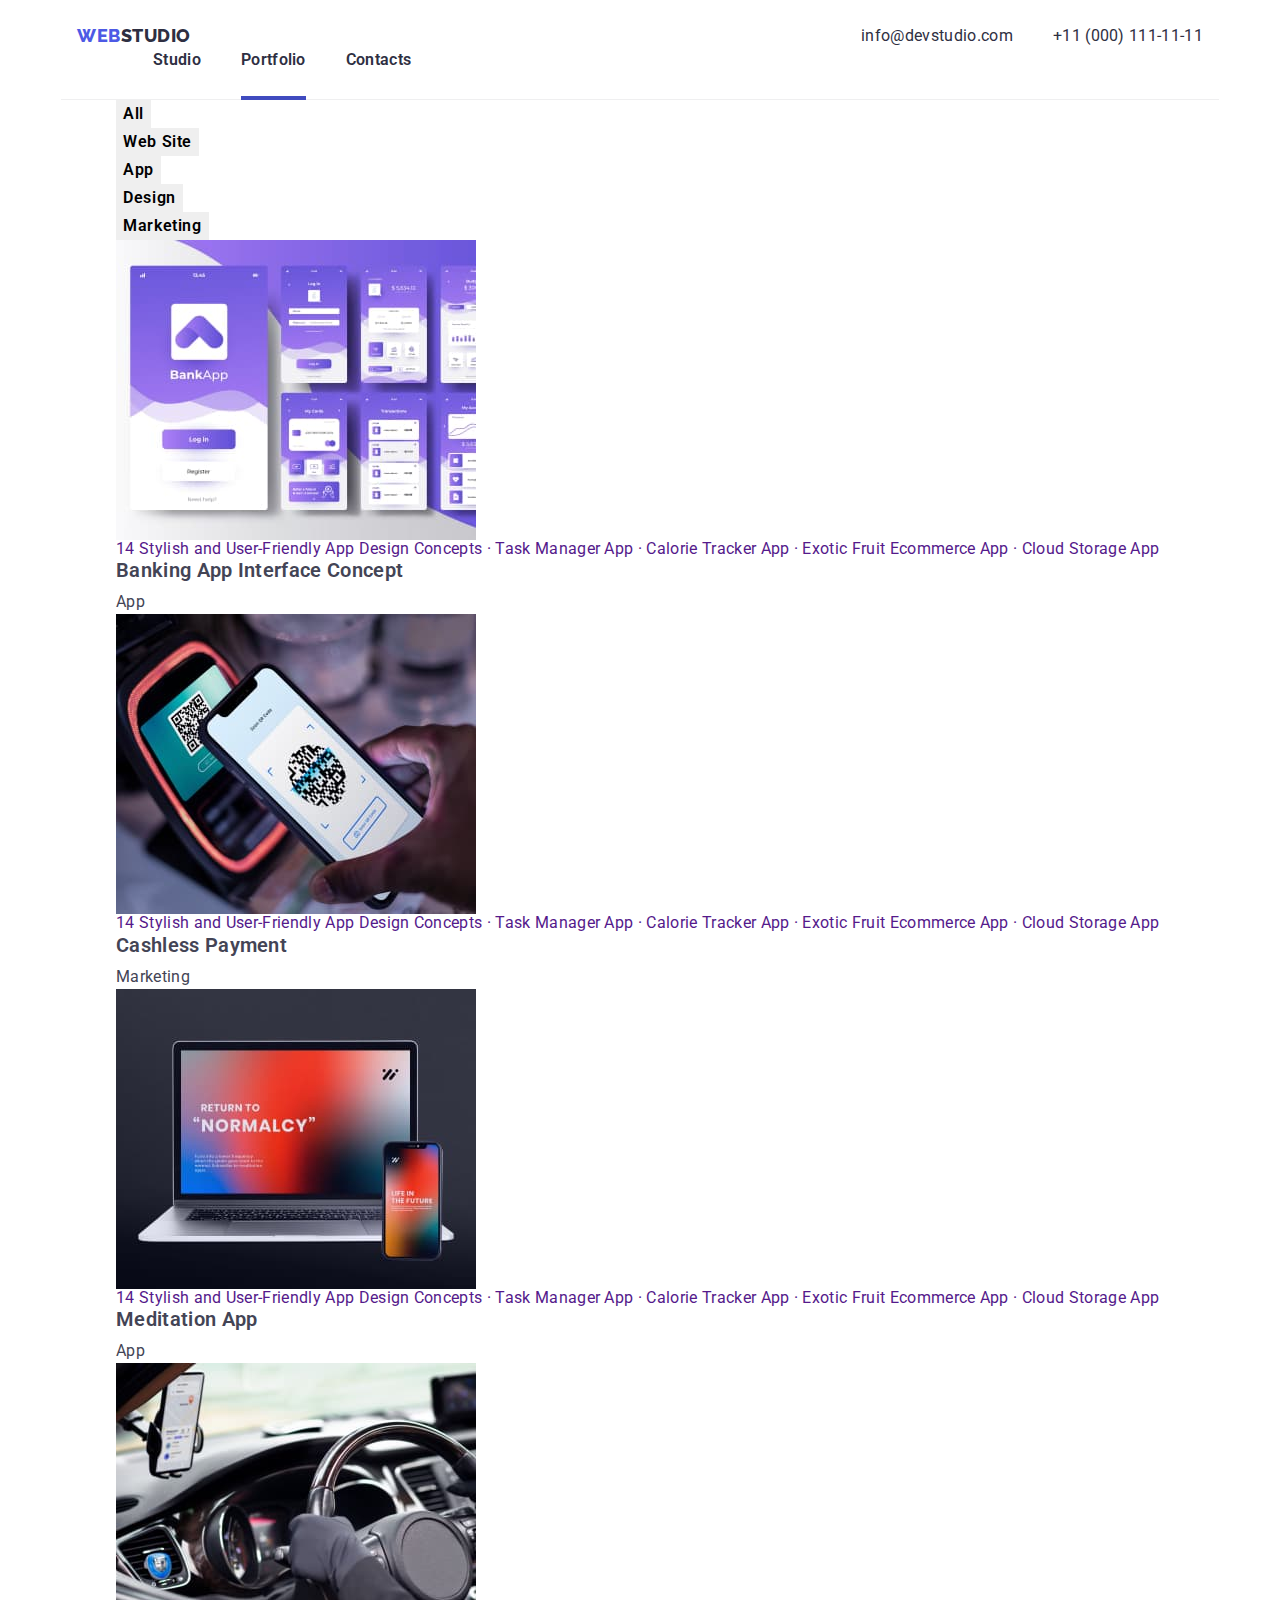
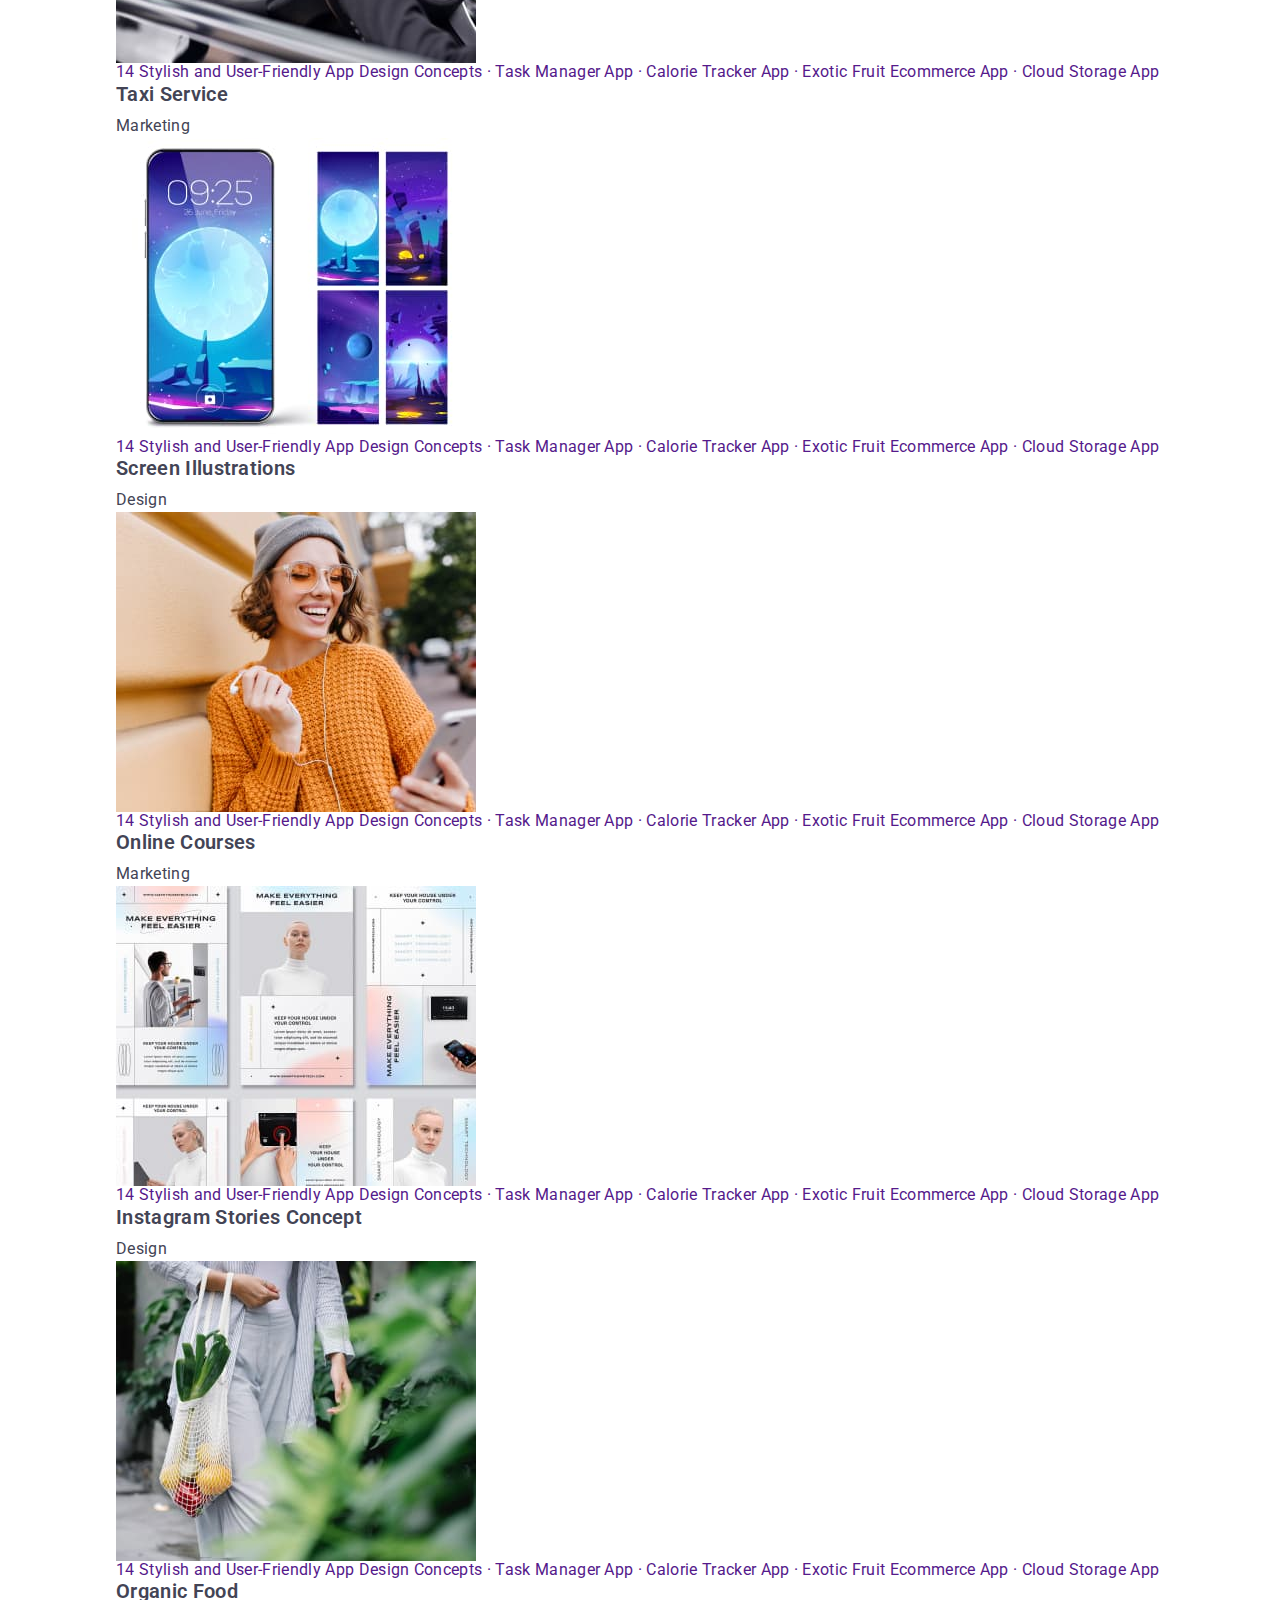
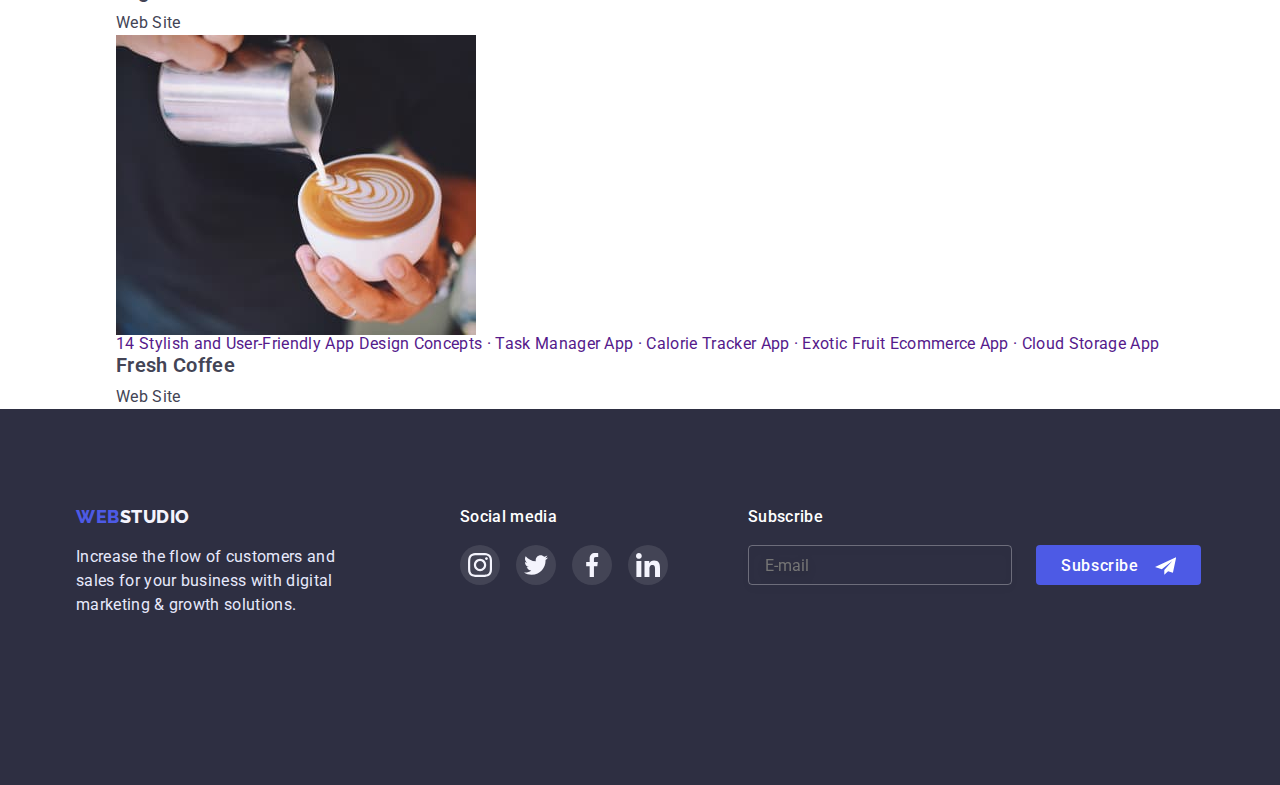
==== portfolio.html @ 23e91c27 "upload the project" ====
<!DOCTYPE html>
<html lang="en">
  <head>
    <meta charset="UTF-8" />
    <meta http-equiv="X-UA-Compatible" content="IE=edge" />
    <meta name="viewport" content="width=device-width, initial-scale=1.0" />
    <title>Document</title>
    <link
      rel="stylesheet"
      href="https://cdnjs.cloudflare.com/ajax/libs/modern-normalize/1.1.0/modern-normalize.min.css"
    />
    <link rel="stylesheet" href="./css/styles.css" />
    <link rel="preconnect" href="https://fonts.googleapis.com" />
    <link rel="preconnect" href="https://fonts.gstatic.com" crossorigin />
    <link
      href="https://fonts.googleapis.com/css2?family=Raleway:wght@700&family=Roboto:wght@400;500;700;900&display=swap"
      rel="stylesheet"
    />
  </head>

  <body>
    <header>
      <div class="container">
        <nav class="main-nav">
          <a href="./index.html" class="logo">
            <span class="logo-start">WEB</span>STUDIO</a
          >

          <ul class="site-nav list">
            <li class="item">
              <a class="link" href="./index.html"> Studio</a>
            </li>
            <li class="item">
              <a class="link current" href="./portfolio.html"> Portfolio</a>
            </li>
            <li class="item"><a class="link" href=""> Contacts </a></li>
          </ul>
        </nav>
        <ul class="contacts list">
          <li class="item">
            <a class="link" href="mailto:info@devstudio.com">
              info@devstudio.com
            </a>
          </li>
          <li class="item">
            <a class="link" href="tel:+110001111111"> +11 (000) 111-11-11</a>
          </li>
        </ul>
      </div>
    </header>

    <main>
      <section class="portfolio">
        <div class="container">
          <h1 class="visually-hidden">Services</h1>
          <ul class="filters list">
            <li class="item">
              <button class="button filter" type="button">All</button>
            </li>
            <li class="item">
              <button class="button filter" type="button">Web Site</button>
            </li>
            <li class="item">
              <button class="button filter" type="button">App</button>
            </li>
            <li class="item">
              <button class="button filter" type="button">Design</button>
            </li>
            <li class="item">
              <button class="button filter" type="button">Marketing</button>
            </li>
          </ul>

          <!--Cards-->

          <ul class="card-set list">
            <li class="item">
              <a href="" class="card-link"> <div class="card-pic">
                <img
                  src="./images/banking.jpg"
                  width="360"
                  alt="Banking App interface screenshots"
                />
                <p class="card-text card-overlay">
                  14 Stylish and User-Friendly App Design Concepts · Task
                  Manager App · Calorie Tracker App · Exotic Fruit Ecommerce App
                  · Cloud Storage App
                </p>
              </div>

              <div class="card-detail">
                <h2 class="card-title">Banking App Interface Concept</h2>
                <p class="card-category">App</p>
              </div>
              <p class="card-text"></p>
            </a>
            </li>

            <li class="item">
              <a href="" class="card-link">
                <div class="card-pic">
                  <img
                    src="./images/pay.jpg"
                    width="360"
                    alt="Cashless payments option"
                  />
                  <p class="card-text card-overlay">
                    14 Stylish and User-Friendly App Design Concepts · Task
                    Manager App · Calorie Tracker App · Exotic Fruit Ecommerce App
                    · Cloud Storage App
                  </p>
                </div>
                <div class="card-detail">
                  <h2 class="card-title">Cashless Payment</h2>
                  <p class="card-category">Marketing</p>
                </div>
              </a>
            </li>

            <li class="item">
             <a href="" class="card-link">
              <div class="card-pic">
                <img
                  src="./images/meditation.jpg"
                  alt="Meditation application screen"
                />
                <p class="card-text card-overlay">
                  14 Stylish and User-Friendly App Design Concepts · Task
                  Manager App · Calorie Tracker App · Exotic Fruit Ecommerce App
                  · Cloud Storage App
                </p>
              </div>
              <div class="card-detail">
                <h2 class="card-title">Meditation App</h2>
                <p class="card-category">App</p>
              </div>
              <p class="card-text"></p>
             </a>
            </li>

            <li class="item">
              <a href="" class="card-link">
                <div class="card-pic">
                  <img src="./images/taxi.jpg" alt="Steering wheel image" />
                  <p class="card-text card-overlay">
                    14 Stylish and User-Friendly App Design Concepts · Task
                    Manager App · Calorie Tracker App · Exotic Fruit Ecommerce App
                    · Cloud Storage App
                  </p>
                </div>
                <div class="card-detail">
                  <h2 class="card-title">Taxi Service</h2>
                  <p class="card-category">Marketing</p>
                </div>
                <p class="card-text"></p>
              </a>
            </li>

            <li class="item">
              <a href="" class="card-link">
                <div class="card-pic">
                  <img src="./images/screens.jpg" alt="Mobile screen designs" />
                  <p class="card-text card-overlay">
                    14 Stylish and User-Friendly App Design Concepts · Task
                    Manager App · Calorie Tracker App · Exotic Fruit Ecommerce App
                    · Cloud Storage App
                  </p>
                </div>
                <div class="card-detail">
                  <h2 class="card-title">Screen Illustrations</h2>
                  <p class="card-category">Design</p>
                </div>
                <p class="card-text"></p>
              </a>
            </li>

            <li class="item">
              <a href="" class="card-link">
                <div class="card-pic">
                  <img src="./images/courses.jpg" alt="Woman looking at the phone screen"  />
                  <p class="card-text card-overlay">
                    14 Stylish and User-Friendly App Design Concepts · Task
                    Manager App · Calorie Tracker App · Exotic Fruit Ecommerce App
                    · Cloud Storage App
                  </p>
                </div>
                <div class="card-detail">
                  <h2 class="card-title">Online Courses</h2>
                  <p class="card-category">Marketing</p>
                </div>
                <p class="card-text"></p>
              </a>
            </li>

            <li class="item">
              <a href="" class="card-link">
                <div class="card-pic">
                  <img
                    src="./images/instagram.jpg"
                    width="360"
                    alt="Instagram stories examples"
                  />
                  <p class="card-text card-overlay">
                    14 Stylish and User-Friendly App Design Concepts · Task
                    Manager App · Calorie Tracker App · Exotic Fruit Ecommerce App
                    · Cloud Storage App
                  </p>
                </div>
                <div class="card-detail">
                  <h2 class="card-title">Instagram Stories Concept</h2>
                  <p class="card-category">Design</p>
                </div>
                <p class="card-text"></p>
              </a>
            </li>

            <li class="item">
              <a href="" class="card-link">
                <div class="card-pic">
                  <img src="./images/food.jpg" alt="vegetables" />
                  <p class="card-text card-overlay">
                    14 Stylish and User-Friendly App Design Concepts · Task
                    Manager App · Calorie Tracker App · Exotic Fruit Ecommerce App
                    · Cloud Storage App
                  </p>
                </div>
                <div class="card-detail">
                  <h2 class="card-title">Organic Food</h2>
                  <p class="card-category">Web Site</p>
                </div>
                <p class="card-text"></p>
              </a>
            </li>

            <li class="item">
              <a href="" class="card-link">
                <div class="card-pic">
                  <img src="./images/coffee.jpg" alt="latte art picture" />
                  <p class="card-text card-overlay">
                    14 Stylish and User-Friendly App Design Concepts · Task
                    Manager App · Calorie Tracker App · Exotic Fruit Ecommerce App
                    · Cloud Storage App
                  </p>
                </div>
                <div class="card-detail">
                  <h2 class="card-title">Fresh Coffee</h2>
                  <p class="card-category">Web Site</p>
                </div>
                <p class="card-text"></p>
              </a>
            </li>
          </ul>
        </div>
      </section>
    </main>

    <footer class="page-footer">
      <div class="container footer-block">
       <div class="footer-txt">
        <a href="./index.html" class="logo logo-bottom">
          <span class="logo-start">WEB</span>STUDIO</a
        >

        <p class="footer-text">
          Increase the flow of customers and sales for your business with
          digital marketing & growth solutions.
        </p>
      </div>
      <div class="footer-media">
        <h2>Social media</h2>
        <ul class="list footer-icons">
          <li > <a href="" class="media-button-f"> <svg  width="24px" height="24px">
             <use href="./images/icons.svg#icon-instagram"></use> </svg> </a> </li>
             <li > <a href="" class="media-button-f"> <svg  width="24px" height="24px">
               <use href="./images/icons.svg#icon-twitter"></use> </svg> </a> </li>
               <li > <a href="" class="media-button-f"> <svg  width="24px" height="24px">
                 <use href="./images/icons.svg#icon-facebook"></use> </svg> </a> </li>
                 <li > <a href="" class="media-button-f"> <svg  width="24px" height="24px">
                   <use href="./images/icons.svg#icon-linkedin"></use> </svg> </a> </li>
          </ul>
        </div>
        <div class="subscription">
          <h2 class="subscribe-title">Subscribe</h2>
          <form class="subscribe-form">
            <label> <input type="email" class="email-box" name="email" placeholder="E-mail">
           </label>
           <button type="submit" class="button subscribe">Subscribe<svg  width="24px" height="24px" class="subsc-svg">
            <use href="./images/icons.svg#plane"></use> </svg> </button>
          </form>
        </div>

      </div>
    </footer>
    <script src="./js/modal.js"></script>
  </body>
</html>
---- css/styles.css ----
/*common*/
:root {
    --background-color: #ffffff;
    --primary-white-color: #ffffff;
    --secondary-white-color: #f4f4fd;
    --primary-accent-color: #4d5ae5;
    --main-text-color: #2e2f42;
    --secondary-text-color: #434455;
    --secondary-btn-color: #404bbf;
    --footer-text-color: #e7e9fc;
    --card-set-gap: 24px;
    --card-top-gap: 48px;
  }
  .visually-hidden {
    position: absolute;
    width: 1px;
    height: 1px;
    margin: -1px;
    border: 0;
    padding: 0;
  
    white-space: nowrap;
    clip-path: inset(100%);
    clip: rect(0 0 0 0);
    overflow: hidden;
  }
  
  body {
    color: var(--main-text-color);
    background-color: var(--background-color);
    font-family: "Roboto", "Verdana", "Helvetica", sans-serif;
    font-size: 16px;
    letter-spacing: 0.02em;
  }
  
  a {
    text-decoration: none;
  }
  
  h1,
  h2,
  h3,
  h4,
  h5,
  h6,
  p {
    margin: 0;
  }
  
  img {
    display: block;
    max-width: 100%;
    height: auto;
  }
  
  .list {
    list-style: none;
    margin: 0;
    list-style: none;
  }

  .container {
    margin-right: auto;
    margin-left: auto;
  }

  .no-scroll {
    overflow: hidden;
  }


  /*HEADER*/
  .logo {
    color: var(--main-text-color);
    font-family: Raleway;
    font-weight: 800;
    font-size: 18px;
    line-height: 1.16;
    text-decoration: none;
    letter-spacing: 0.03em;
    text-transform: uppercase;
  }

  .logo-start {
    color: var(--primary-accent-color);
  }

  .burger-button {
    background-color: transparent;
    border: none;
    padding: 0;
    width: 32px;
    height: 22px;
}

header > .container {
    display: flex;
    padding: 24px 16px;
    border-bottom: 1px solid rgba(46, 47, 66, 0.08);
}

.site-nav .link {
    display: block;
    position: relative;
  
    color: inherit;
    font-weight: 600;
    line-height: 1.5;
    text-decoration: none;
  
    transition: color 250ms cubic-bezier(0.4, 0, 0.2, 1);
  }
  
.site-nav .link:hover,
.site-nav .link:focus {
    color: var(--secondary-text-color);
  }

.site-nav .link:active {
    color: var(--primary-accent-color);
  }
  
.site-nav .link.current::after {
    content: "";
    position: absolute;
    left: 0;
    bottom: 0;
    display: block;
    width: 100%;
    height: 4px;
    background-color: #404bbf;
    transform: translateY(600%);
  }

  .contacts .link {
    display: block;
    margin: 0;
    color: inherit;
    font-size: 12px;
    letter-spacing: 0.04em;
    line-height: 1.33;
    text-decoration: none;
  }
  

  /*mobile header*/
@media screen and (max-width: 767px) {
    .site-nav.list,
    .contacts.list {
        display: none;
    }


header > .container { 
    align-items: center;
    justify-content: space-between;
}

.container {
    max-width: 428px;
    padding-left: 16px;
    padding-right: 16px;
}
}

/*mobile menu*/



@media screen and (max-width: 767px) {
.mob-menu-wrap {
   display: flex;
   position: fixed;
   width: 100%;
   height: 100%;
   top: 0;
   background-color: #ffffff;
   z-index: 1;

}

.mob-menu{
  display: flex;
  flex-direction: column;
  justify-content: space-between;
  top: 0;
  padding: 40px;
  background-color: #fff;
  z-index: 2;
  margin: 0 auto;
 

}

.close-button.menu{
  margin-bottom: 16px;
  margin-left: auto;
}
.menu-items,
.menu-contacts,
.social-media-menu {
  padding: 0;
  margin: 0;
}
.menu-item {
  font-weight: 700;
  font-size: 36px;
  line-height: 1.11;
  color: #2E2F42;
  margin-bottom: 40px;
  letter-spacing: 0.02em;
  text-transform: capitalize;
 
}

.menu-item-link {
  display: block;
  height: 40px;
}

.menu-item-link:hover,
.menu-item-link:focus,
.contacts-email:hover, 
.contacts-email:focus {
  color: var(--secondary-text-color);
}

.menu-item-link:active,
.contacts-email:active {
  color: var(--primary-accent-color);
}

.contacts-phone {
  display: block;
  margin: 0 0 40px 0;  
}

.phone-link {
  display: block;
  font-family: 'Roboto';
  font-weight: 600;
  font-size: 36px;
  line-height: 1.11;
  color: #4D5AE5;
  max-width: 345px;
}

.phone-link:hover, 
.phone-link:focus {
  color: #404BBF;
}

.phone-link:active{
  color: var(--primary-accent-color);
}

.contacts-email {
  display: block;
  font-weight: 500;
  font-size: 20px;
  line-height: 1.2;
  color: #434455;
  margin-bottom: 48px;
  
}

 



.social-media-menu {
  display: flex;
  max-width: 328px;
  justify-content: space-between;  
}
.social-media-item {
  flex-basis: auto;
}

.is-hidden {
   opacity: 0;
   pointer-events: none;
}

}

@media screen and (max-width: 425px) {
  .phone-link {
    font-size: 7.7vw;
  }
}


/*tablet header*/
@media screen and (min-width: 768px) {
    .container {
        width: 768px;
    }

    .mob-menu {
      display: none;
    }

    .burger-button {
        display: none;
    }

    header > .container {
        padding-bottom: 10px;
    }

    .container {
        width: 768px;
        padding-left: 16px;
        padding-right: 16px;
        }

    .logo {
        line-height: 1.33;
    }

    .site-nav.list {
        display: flex;
        gap: 40px;
        padding-left: 123px;  
    }

    .contacts.list {
        padding: 0;
        margin-left: auto;
      }

      .link.email {
        padding-bottom: 4px;
      }
}

/*desktop header*/
@media screen and (min-width: 1200px) {
    .container {
        width: 1158px;
        padding-right: 15px;
        padding-left: 15px;
    }

    .logo {
        line-height: 1.33;
    }

    .burger-button {
        display: none;
    }

    header > .container {
        padding-bottom: 27px;
        width: 1158px;
    }

    .site-nav.list {
       padding-left: 76px;
        
    }

    .contacts .link {
        line-height: 1.5;
        font-size: 16px;
        letter-spacing: 0.02em;

    }

    .contacts.list {
        display: flex;
        gap: 40px;
    }

    .link.email {
        padding-bottom: 0px;
      }

    .site-nav .link.current::after {
        transform: translateY(700%);
}
}

/*HERO*/
.hero-title {
    margin-left: auto;
    margin-right: auto;
    margin-top: 0px;
    max-width: 318px;
    margin-bottom: 72px;
    font-weight: 600;
    font-size: 36px;
    line-height: 1.11;
    text-align: center;
    color: var(--primary-white-color);
  }

  .hero {
    text-align: center;
    background-color: var(--main-text-color);
    padding: 112px 0px;
    background-repeat: no-repeat;
    background-position: center;
    margin-left: auto;
    margin-right: auto;
    height: 432px;
    max-width: 428px;
    background-size: cover;
  }

 /*mobile hero*/
 @media screen and (max-width: 767px) {
    .hero {
        background-image: linear-gradient(
            to right,
            rgba(46, 47, 66, 0.7),
            rgba(46, 47, 66, 0.7)
          ),
          url("../images/hero-mobile.jpg");    
             
      }
 }

 @media screen and (max-width: 767px) and (min-device-pixel-ratio:2),
  (min-resolution: 192dpi),
  (min-resolution: 2dppx) {
    .hero {
        background-image: linear-gradient(
            to right,
            rgba(46, 47, 66, 0.7),
            rgba(46, 47, 66, 0.7)
          ),
          url("../images/hero-mobile@2x.jpg");
  }
}


 /*tablet hero*/
@media screen and (min-width: 768px) {
    .hero {
        background-image: linear-gradient(
            to right,
            rgba(46, 47, 66, 0.7),
            rgba(46, 47, 66, 0.7)
          ),
          url("../images/hero-tablet.jpg"); 
        height: 436px;
        max-width: 768px;
        padding-bottom: 108px;        
      }

      .hero-title {
        font-size: 56px;
        line-height: 1.07;
        max-width: 494px;
        margin-bottom: 40px;
      }
}

@media screen and (min-width: 768px) and (min-device-pixel-ratio:2),
  (min-resolution: 192dpi),
  (min-resolution: 2dppx) {
    .hero {
        background-image: linear-gradient(
            to right,
            rgba(46, 47, 66, 0.7),
            rgba(46, 47, 66, 0.7)
          ),
          url("../images/hero-tablet@2x.jpg");
  }
}

/*desktop header*/
@media screen and (min-width: 1200px) {
    .hero {
        background-image: linear-gradient(
            to right,
            rgba(46, 47, 66, 0.7),
            rgba(46, 47, 66, 0.7)
          ),
          url("../images/hero-desktop.jpg");     
        height: 600px;
        max-width: 1440px;   
        padding: 188px 0;
      }

      .hero-title {
        margin-bottom: 48px;
      }
}

@media screen and (min-width: 1200px) and (min-device-pixel-ratio:2),
  (min-resolution: 192dpi),
  (min-resolution: 2dppx) {
    .hero {
        background-image: linear-gradient(
            to right,
            rgba(46, 47, 66, 0.7),
            rgba(46, 47, 66, 0.7)
          ),
          url("../images/hero-desktop@2x.jpg");
  }
}

 /*FEATURES*/

 .features-section {
    padding: 96px 0;
  }

  .features {
    padding: 0;
    margin: 0;
  }

  .feature-ttl {
    font-weight: 700;
    font-size: 36px;
    line-height: 1.11;
    text-align: center;
    margin-bottom: 8px;
  }
  
  .feature-txt {
    font-weight: 500;
    font-size: 16px;
    line-height: 1.5;
    color: var(--secondary-text-color);
    letter-spacing: 0.02em;
  }
  

  .features > .item:not(:last-child) {
    margin-bottom: 72px;
  }

  /*mobile features*/
 @media screen and (max-width: 767px) {
    .feature-img {
        display: none;
    }
 }


 /*tablet features*/
@media screen and (min-width: 768px) {
    .feature-img {
        display: none;
    }

    .features-section {
      padding-bottom: 24px;
    }

    .list.features {
      display: flex;
      flex-wrap: wrap;
      gap: 24px;
      row-gap: 0px;
    }

    .features>.item {
      width: 356px;
    }

}


/*desktop features*/
@media screen and (min-width: 1200px) {
  .feature-img {
    display: flex;
    height: 112px;
    width: 264px;
    background: #f4f4fd;
    border-radius: 4px;
    margin-bottom: 8px;
    align-items: center;
    justify-content: center;
  }

  .features>.item {
    width: 264px;
  }

  .features > .item:not(:last-child) {
    margin-bottom: 0px;
  }

  .features-section {
    padding: 120px 0px;
  }

  .feature-ttl {
    text-align: left;
    font-size: 20px;
    line-height: 1.2;
  }
 
  .feature-txt {
    font-weight: 400;
  }
}

/*WHAT ARE WE DOING*/

/*mobile and tablet hidden*/
@media screen and (max-width: 1199px) {
  .category-section{
    display: none;
  }
}

/*desktop what-are-we-doing*/
.section-ttl {
  font-weight: 600;
  font-size: 36px;
  line-height: 1.11;
  text-align: center;
  letter-spacing: 0.02em;
  text-transform: capitalize;
  margin-bottom: 72px;
}

.category-section {
  padding-bottom: 120px;
}

.category {
  display: flex;
  padding: 0;
  gap: 24px;
}

/*TEAM*/

.team {
  background-color: var(--secondary-white-color);
  padding-top: 96px;
  padding-bottom: 128px;
}

.team-cards {
  display: flex;
  flex-wrap: wrap;
  row-gap: 72px;
  padding: 0;
  margin: 0;
}

.team-cards .item {
  text-align: center;
  margin-left: auto;
  margin-right: auto;
  width: 264px;
  background-color: var(--primary-white-color);
  box-shadow: 0px 1px 6px rgba(46, 47, 66, 0.08),
    0px 1px 1px rgba(46, 47, 66, 0.16), 0px 2px 1px rgba(46, 47, 66, 0.08);
  border-radius: 0px 0px 4px 4px;
  transition: box-shadow 250ms cubic-bezier(0.4, 0, 0.2, 1);
}

.team-cards .item:hover {
  box-shadow: 0px 1px 6px rgba(46, 47, 66, 0.08),
    0px 1px 1px rgba(46, 47, 66, 0.16), 0px 2px 1px rgba(46, 47, 66, 0.08);
}

.member-detail {
  padding: 32px 0px;
  margin: 0px auto;
}

.card-title {
  margin-bottom: 8px;
  font-weight: 600;
  font-size: 20px;
  line-height: 1.2;
  color: var(--secondary-text-color);
  background-color: var(--background-color);
}

.card-category {
  font-size: 16px;
  line-height: 1.5;
  color: var(--secondary-text-color);
  background-color: var(--background-color);
}

.social-media {
  display: flex;
  justify-content: center;
  gap: 24px;
  padding: 0;
  margin: 0;
  margin-top: 8px;
}

.media-button {
  display: block;
  height: 40px;
  width: 40px;
  padding: 12px;
  background: #4d5ae5;
  border-radius: 50%;
  text-align: center;

  transition: background-color 250ms cubic-bezier(0.4, 0, 0.2, 1);
}

.media-button:hover {
  background: #404bbf;
}


/*mobile team*/
@media screen and (max-width: 767px) {

}

/*tablet team*/
@media screen and (min-width: 768px) {
  .team-cards {
    row-gap: 64px;
    column-gap: 24px;
    justify-content: center;
  }

  .team-cards .item {
    margin: 0;
  }
}




/*CUSTOMERS*/

.customers {
  padding: 96px 0;
}

.customers-list {
  display: flex;
  flex-wrap: wrap;
  column-gap: 16px;
  row-gap: 72px;
  margin: 0 auto;
  padding: 0;
  align-content: center;
  justify-content: center;
}

.customer-item {
  display: flex;
  flex-basis: calc((100% / 2) - 12px);
  width: 100%;
  height: 88px;
  border: 1px solid #8e8f99;
  border-radius: 4px;
  fill: #8e8f99;
  align-items: center;
  justify-content: center;

  transition: border-color 250ms cubic-bezier(0.4, 0, 0.2, 1),
    fill 250ms cubic-bezier(0.4, 0, 0.2, 1);
}

.customer-item:hover,
.customer-item:focus {
  fill: #4d5ae5;
  border-color: #4d5ae5;
}


/*tablet team*/
@media screen and (min-width: 768px) {
  .customers-list {
    column-gap: 24px;
  }

  .customer-item {
    max-width: 168px;
  }
}

/*desktop team*/
@media screen and (min-width: 1200px) {
  .customers-list {
    flex-wrap: nowrap;
  }
}



/*FOOTER*/

.page-footer {
  padding: 96px 0;
  background-color: var(--main-text-color);
}


.footer-txt{
  text-align: center;
}



.logo-bottom {
  width: 100%;
  color: var(--secondary-white-color);
}

.footer-text {
  text-align: left;
  max-width: 268px;
  line-height: 1.5;
  color: var(--footer-text-color);
  margin: 16px auto 72px auto;
  
}

.footer-media{
  padding-bottom: 72px;
}

.footer-media > h2,
.subscribe-title {
  text-align: center;
  color: var(--primary-white-color);
  font-weight: 500;
  font-size: 16px;
  line-height: 1.5;
  letter-spacing: 0.02em;
  margin-bottom: 16px;
}

.footer-icons {
  display: flex;
  justify-content: center;
  gap: 16px;
  padding: 0;
  margin: 0;
}

.media-button-f {
  display: block;
  height: 40px;
  width: 40px;
  padding: 8px;
  background: rgba(255, 255, 255, 0.1);
  border-radius: 50%;
  text-align: center;

  transition: background-color 250ms cubic-bezier(0.4, 0, 0.2, 1);
}

.media-button-f:focus,
.media-button-f:hover {
  background: #31d0aa;
}


.button.subscribe {
  display: flex;
  padding: 8px 24px;
  border-radius: 4px;
  height: 40px;
  width: 165px;
  color: var(--primary-white-color);
  background-color: var(--primary-accent-color);
  line-height: 1.5em;
  font-size: 16px;
  font-weight: 500;

  transition: box-shadow 250ms cubic-bezier(0.4, 0, 0.2, 1);
}

.button.subscribe:hover {
  box-shadow: 0px 1px 6px rgba(46, 47, 66, 0.08),
    0px 1px 1px rgba(46, 47, 66, 0.16), 0px 2px 1px rgba(46, 47, 66, 0.08);
  cursor: pointer;
}

.button.subscribe:active {
  background-color: var(--secondary-btn-color);
  box-shadow: 0px 4px 4px rgba(0, 0, 0, 0.15);
}

.subscribe-form {
  display: flex;
  flex-wrap: wrap;
  justify-content: center;
  row-gap: 16px;
  
}
.subsc-svg {
  margin-left: 16px;
}

.email-box-wrap {
  width: 100%;
}
.email-box {
  margin: 0px auto;
  width: 100%;
  max-width: 396px;
  height: 40px;
  padding: 8px 16px;
  color: var(--primary-white-color);
  background-color: transparent;
  border: 1px solid rgba(255, 255, 255, 0.3);
  filter: drop-shadow(0px 4px 4px rgba(0, 0, 0, 0.15));
  border-radius: 4px;
}

/*tablet footer*/
@media screen and (min-width: 768px) {
  .footer-block {
    display: flex;
    flex-wrap: wrap;
    column-gap: 24px;
    padding-left: 108px;
  }

  .footer-media > h2 {
    text-align: left;
  }
  
  .footer-txt {
    text-align: left;
  }

  .footer-text {
    width: 264px;
  }
 
  .subscribe-title {
    text-align: left;
    width: 100%;
    
  }

  .email-box,
  .email-box-wrap {
    width: 264px;
  }

  .subscribe-form {
    display: flex;
    column-gap: 24px;
  }
}

/*desktop footer*/
@media screen and (min-width: 1200px) {
  .footer-block {
    padding-left: 15px;
    column-gap: 0px;
  }

  .footer-txt {
    margin-right: 120px;
  }

  .footer-media {
    margin-right: 80px;
  }
}

/*buttons*/
  
 .button {
    display: inline-block;
    border: 1px solid transparent;
  
    font-family: Roboto;
    font-weight: 600;
    font-size: inherit;
    letter-spacing: 0.04em;
    line-height: 1.5;
  }
  
  .button.order {
    padding: 16px 32px;
    border-radius: 4px;
  
    color: var(--primary-white-color);
    background-color: var(--primary-accent-color);
    line-height: 1.19;
    font-size: 16px;
    box-shadow: 0px 4px 4px rgba(0, 0, 0, 0.15);
  
    transition: box-shadow 250ms cubic-bezier(0.4, 0, 0.2, 1);
  }
  
  .button.order:hover {
    box-shadow: 0px 1px 6px rgba(46, 47, 66, 0.08),
      0px 1px 1px rgba(46, 47, 66, 0.16), 0px 2px 1px rgba(46, 47, 66, 0.08);
    cursor: pointer;
  }
  
  .button.order:active {
    background-color: var(--secondary-btn-color);
    box-shadow: 0px 4px 4px rgba(0, 0, 0, 0.15);
  }

/* form and backdrop */
.backdrop {
    position: fixed;
    top: 0;
    left: 0;
    width: 100%;
    height: 100%;
    background-color: rgba(46, 47, 66, 0.4);
    opacity: 1;
    transition: opacity 250ms cubic-bezier(0.4, 0, 0.2, 1);
  }
  
  .backdrop.is-hidden {
    opacity: 0;
    pointer-events: none;
  }
  
  .modal {
    position: absolute;
    display: flex;
    height: 576px;
    width: 408px;
    left: 50%;
    top: 50%;
    padding: 24px;
    opacity: 1;
    background-color: #fff;
    transform: translate(-50%, -50%) scale(1);
    transition: opacity 250ms cubic-bezier(0.4, 0, 0.2, 1),
      scale 250ms cubic-bezier(0.4, 0, 0.2, 1);
  }
  
  .backdrop.is-hidden .modal {
    transform: scale(0.85);
    opacity: 0;
    transition: opacity 250ms cubic-bezier(0.4, 0, 0.2, 1),
      scale 250ms cubic-bezier(0.4, 0, 0.2, 1);
  }
  
  .close-button {
    display: flex;
    margin-left: auto;
    width: 24px;
    height: 24px;
    background: #E7E9FC;
    border: 1px solid rgba(0, 0, 0, 0.1);
    border-radius: 50%;
    align-items: center;
    justify-content: center;
      
  }
  
  .close-button-icon {
    display: block;
    fill: #000;
    width: 8px;
    height: 8px;
  }
  
  .close-button:hover,
  .close-button:focus {
  background-color: #404BBF;
  border: none;
  }
  
  .close-button:hover > .close-button-icon,
  .close-button:focus > .close-button-icon {
    fill: #fff;
  }
  
  
  
  .form-title {
    display: block;
    margin-top: 24px;
    margin-bottom: 6px;
    text-align: center;
    letter-spacing: 0.02em;
    font-weight: 500;
    font-size: 16px;
    line-height: 1.5;
  }
  
  .field-name{
    display: block;
    position: relative;
    margin-top: 8px;
      font-size: 12px;
    line-height: 1.33;
    letter-spacing: 0.04em;
    color: #8E8F99;
    text-align: left;
  }
  
  .field-input{
    display: block;
    position: relative;
    margin-top: 4px;
    width: 360px;
    height: 40px;
    border: 1px solid rgba(33, 33, 33, 0.2);
    border-radius: 4px;
    padding: 8px 16px 8px 38px;
    
  }
  
  .form-icon {
    position: absolute;
    top: 0;
    left: 0;
    transform: translate(16px, 30px);
    fill: #2E2F42;
    transition: fill 250ms cubic-bezier(0.4, 0, 0.2, 1);
  }
  
  
  .field-input.comment {
    height: 120px;
    resize: none;
    padding-left: 16px;
  }
  
  .field-input:focus-within + .form-icon {
    fill: #404BBF;
  } 
  
  .field-name:focus-within > .field-input {
    border-color: #404BBF;
    } 
  
  .terms-checkbox {
    display: block;
    margin-top: 16px;
    margin-bottom: 24px;
    text-align: left;
    font-size: 12px;
    line-height: 1.33; 
    letter-spacing: 0.04em;
    color: #757575;
  }
  
  .checkbox {
    position: absolute;
    width: 1px;
    height: 1px;
    margin: -1px;
    border: 0;
    padding: 0;
    clip: rect(0 0 0 0);
    overflow: hidden;
  }
  
  .checkbox-icon {
    display: inline-block;
    width: 16px;
    height: 16px;
    margin-right: 8px;
    padding: 4px 3px;
    border: 1.25px solid #2E2F42;
    border-radius: 2px;
    vertical-align: text-bottom;
    fill: #fff;
  }
  
  .checkbox:checked + .checkbox-icon {
  background-color: #4D5AE5;
  border: none;
  fill: #fff;
  }
  
  .policy{
  text-decoration: underline;  
  color: #4D5AE5;
  }
  
  .button.send {
    display: block;
    padding: 16px 32px;
    border-radius: 4px;
    margin-left: auto;
    margin-right: auto;
    height: 56px;
    width: 169px;
    color: var(--primary-white-color);
    background-color: var(--primary-accent-color);
    line-height: 1.5em;
    font-size: 16px;
    
    transition: box-shadow 250ms cubic-bezier(0.4, 0, 0.2, 1);
  }
  
  .button.send:hover {
    box-shadow: 0px 1px 6px rgba(46, 47, 66, 0.08),
      0px 1px 1px rgba(46, 47, 66, 0.16), 0px 2px 1px rgba(46, 47, 66, 0.08);
    cursor: pointer;
  }
  
  .button.send:active {
    background-color: var(--secondary-btn-color);
    box-shadow: 0px 4px 4px rgba(0, 0, 0, 0.15);
  }
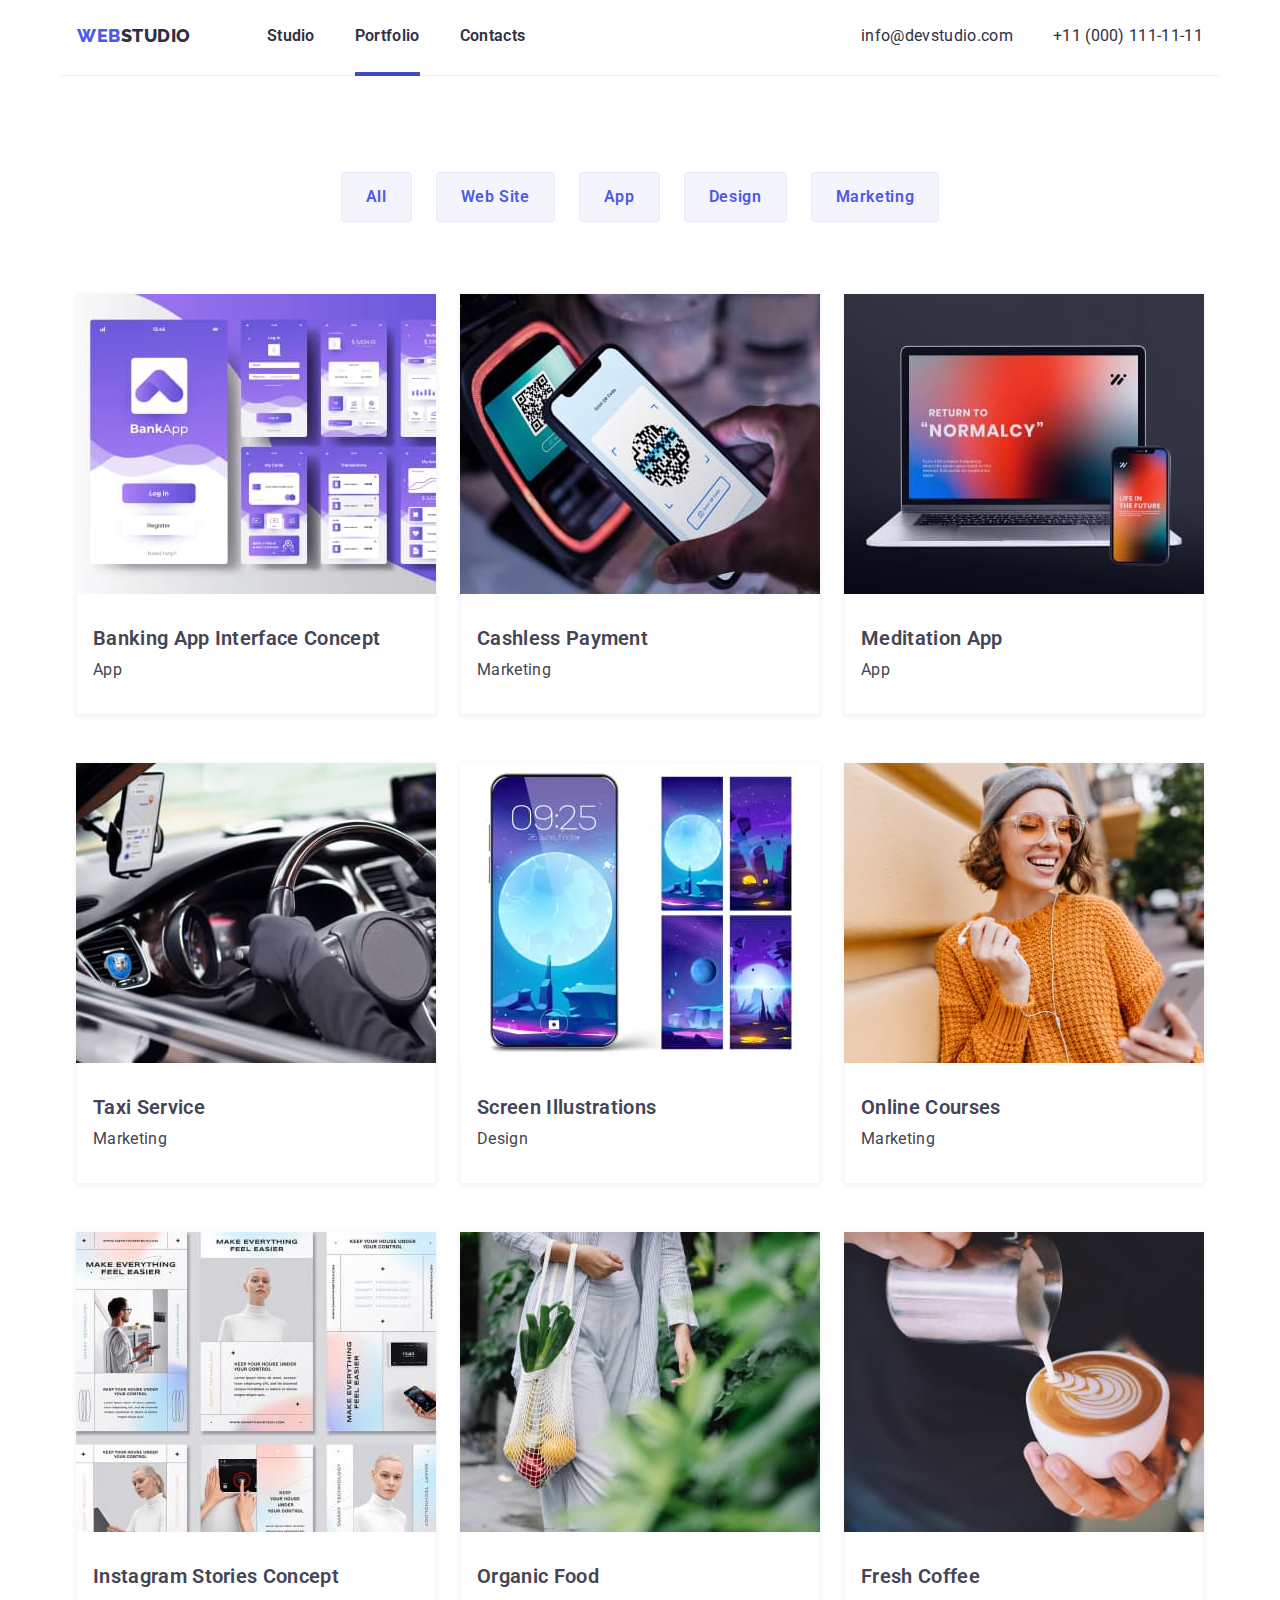
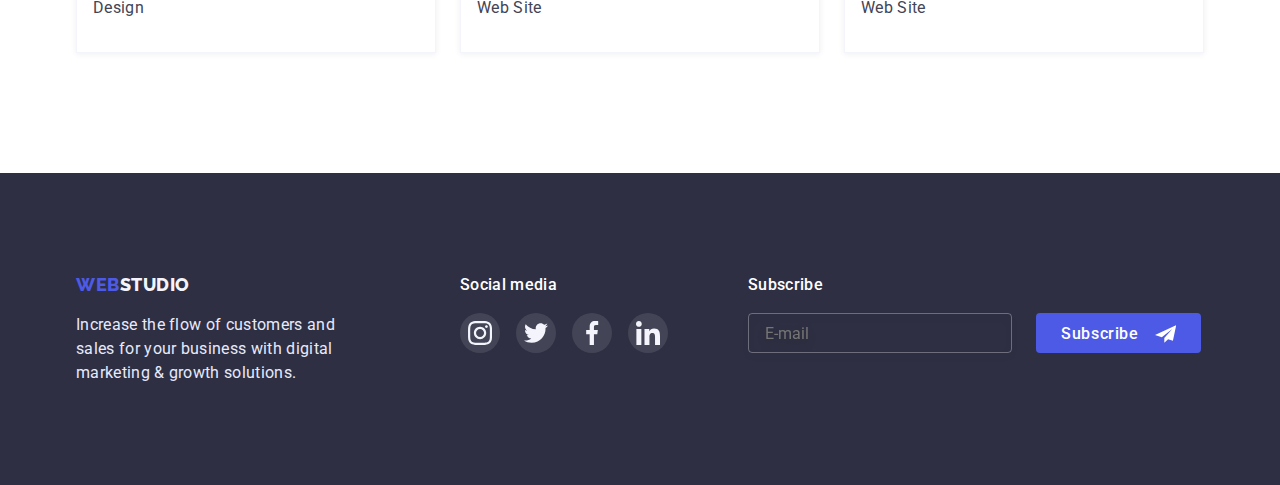
==== commit 1058ea7e: "add portfolio page markup" ====
--- a/portfolio.html
+++ b/portfolio.html
@@ -4,50 +4,120 @@
     <meta charset="UTF-8" />
     <meta http-equiv="X-UA-Compatible" content="IE=edge" />
     <meta name="viewport" content="width=device-width, initial-scale=1.0" />
-    <title>Document</title>
+    <title>Portfolio</title>
     <link
-      rel="stylesheet"
-      href="https://cdnjs.cloudflare.com/ajax/libs/modern-normalize/1.1.0/modern-normalize.min.css"
-    />
-    <link rel="stylesheet" href="./css/styles.css" />
-    <link rel="preconnect" href="https://fonts.googleapis.com" />
-    <link rel="preconnect" href="https://fonts.gstatic.com" crossorigin />
-    <link
-      href="https://fonts.googleapis.com/css2?family=Raleway:wght@700&family=Roboto:wght@400;500;700;900&display=swap"
-      rel="stylesheet"
-    />
-  </head>
-
-  <body>
-    <header>
-      <div class="container">
-        <nav class="main-nav">
-          <a href="./index.html" class="logo">
-            <span class="logo-start">WEB</span>STUDIO</a
-          >
-
+    rel="stylesheet"
+    href="https://cdnjs.cloudflare.com/ajax/libs/modern-normalize/1.1.0/modern-normalize.min.css"
+  />
+  <link rel="stylesheet" href="./css/styles.css" />
+  <link rel="stylesheet" href="./css/styles-mobile.css" />
+  <link rel="stylesheet" href="./css/styles-tablet.css" />
+  <link rel="stylesheet" href="./css/styles-desktop.css" />
+  <link rel="preconnect" href="https://fonts.googleapis.com" />
+  <link rel="preconnect" href="https://fonts.gstatic.com" crossorigin />
+  <link
+    href="https://fonts.googleapis.com/css2?family=Raleway:wght@700&family=Roboto:wght@400;500;700;900&display=swap"
+    rel="stylesheet"
+  />
+</head>
+
+<body>
+  <header>
+    <div class="container header">
+      <a href="./index.html" class="logo">
+        <span class="logo-start">WEB</span>STUDIO</a
+      >
+      <nav class="main-nav">
           <ul class="site-nav list">
-            <li class="item">
-              <a class="link" href="./index.html"> Studio</a>
-            </li>
-            <li class="item">
-              <a class="link current" href="./portfolio.html"> Portfolio</a>
-            </li>
-            <li class="item"><a class="link" href=""> Contacts </a></li>
-          </ul>
-        </nav>
-        <ul class="contacts list">
           <li class="item">
-            <a class="link" href="mailto:info@devstudio.com">
-              info@devstudio.com
+            <a class="link " href="./index.html"> Studio</a>
+          </li>
+          <li class="item">
+            <a class="link current" href="./portfolio.html"> Portfolio</a>
+          </li>
+          <li class="item"><a class="link" href=""> Contacts </a></li>
+        </ul>
+      </nav>
+      <ul class="contacts list">
+        <li class="item">
+          <a class="link email" href="mailto:info@devstudio.com">
+            info@devstudio.com
+          </a>
+        </li>
+        <li class="item">
+          <a class="link" href="tel:+110001111111"> +11 (000) 111-11-11</a>
+        </li>
+      </ul>
+
+      <button class="burger-button" type="button" data-menu-open >
+        <svg height="22px" width="32px" class="burger-button-icon"> <use href="./images/icons.svg#burger-menu"></use> </svg> 
+     </button>
+    </div>
+
+    <div class="mob-menu-wrap is-hidden" data-menu>
+    <div class="mob-menu">
+      <div class="mob-menu-top">
+        <button class="close-button menu" type="button" data-menu-close>
+          <svg heigth="8px" width="8px" class="close-button-icon"> <use href="./images/icons.svg#close"></use> </svg> 
+       </button>
+      <ul class="menu-items list">
+        <li class="menu-item">
+          <a class="menu-item-link link " href="./index.html"> Studio</a>
+        </li>
+        <li class="menu-item">
+          <a class="menu-item-link link" href="./portfolio.html"> Portfolio</a>
+        </li>
+        <li class="menu-item">
+          <a class="menu-item-link link" href=""> Contacts </a></li>
+      </ul>
+    </div>
+    <div class="mob-menu-bottom"> 
+      <ul class="menu-contacts list">
+        <li class="contacts-phone">
+          <a class="phone-link" href="tel:+110001111111">+11 (000) 111-11-11</a>
+        </li>
+        <li >
+          <a class="contacts-email" href="mailto:info@devstudio.com">
+            info@devstudio.com
+          </a>
+        </li>
+        </ul>
+
+        <ul class="list social-media-menu">
+          <li class="social-media-item">
+            <a href="" class="media-button">
+              <svg width="16px" height="16px">
+                <use href="./images/icons.svg#icon-instagram"></use>
+              </svg>
             </a>
           </li>
-          <li class="item">
-            <a class="link" href="tel:+110001111111"> +11 (000) 111-11-11</a>
+          <li class="social-media-item">
+            <a href="" class="media-button">
+              <svg width="16px" height="16px">
+                <use href="./images/icons.svg#icon-twitter"></use>
+              </svg>
+            </a>
+          </li>
+          <li class="social-media-item">
+            <a href="" class="media-button">
+              <svg width="16px" height="16px">
+                <use href="./images/icons.svg#icon-facebook"></use>
+              </svg>
+            </a>
+          </li>
+          <li class="social-media-item">
+            <a href="" class="media-button">
+              <svg width="16px" height="16px">
+                <use href="./images/icons.svg#icon-linkedin"></use>
+              </svg>
+            </a>
           </li>
         </ul>
-      </div>
-    </header>
+</div>
+    </div>
+  </div>
+  
+  </header>
 
     <main>
       <section class="portfolio">
@@ -76,11 +146,22 @@
           <ul class="card-set list">
             <li class="item">
               <a href="" class="card-link"> <div class="card-pic">
+                <picture>
+                <source 
+                   media="(min-width: 1200px)"
+                srcset="./images/banking.jpg 1x, ./images/banking@2x.jpg 2x"/>
+                <source 
+                   media="(min-width: 768px)"
+                srcset="./images/banking-tab.jpg 1x, ./images/banking-tab@2x.jpg 2x"/>
+                <source 
+                   media="(min-width: 200px)"
+                srcset="./images/banking-mob.jpg 1x, ./images/banking-mob@2x.jpg 2x"/>
+                  
                 <img
                   src="./images/banking.jpg"
-                  width="360"
                   alt="Banking App interface screenshots"
                 />
+              </picture>
                 <p class="card-text card-overlay">
                   14 Stylish and User-Friendly App Design Concepts · Task
                   Manager App · Calorie Tracker App · Exotic Fruit Ecommerce App
@@ -99,11 +180,22 @@
             <li class="item">
               <a href="" class="card-link">
                 <div class="card-pic">
+                  <picture>
+                    <source 
+                       media="(min-width: 1200px)"
+                    srcset="./images/pay.jpg 1x, ./images/pay@2x.jpg 2x"/>
+                    <source 
+                       media="(min-width: 768px)"
+                    srcset="./images/pay-tab.jpg 1x, ./images/pay-tab@2x.jpg 2x"/>
+                    <source 
+                       media="(min-width: 200px)"
+                    srcset="./images/pay-mob.jpg 1x, ./images/pay-mob@2x.jpg 2x"/>
+
                   <img
-                    src="./images/pay.jpg"
-                    width="360"
+                    src="./images/pay.jpg"              
                     alt="Cashless payments option"
                   />
+                  </picture>
                   <p class="card-text card-overlay">
                     14 Stylish and User-Friendly App Design Concepts · Task
                     Manager App · Calorie Tracker App · Exotic Fruit Ecommerce App
@@ -120,10 +212,21 @@
             <li class="item">
              <a href="" class="card-link">
               <div class="card-pic">
+                <picture>
+                  <source 
+                     media="(min-width: 1200px)"
+                  srcset="./images/meditation.jpg 1x, ./images/meditation@2x.jpg 2x"/>
+                  <source 
+                     media="(min-width: 768px)"
+                  srcset="./images/meditation-tab.jpg 1x, ./images/meditation-tab@2x.jpg 2x"/>
+                  <source 
+                     media="(min-width: 200px)"
+                  srcset="./images/meditation-mob.jpg 1x, ./images/meditation-mob@2x.jpg 2x"/>
                 <img
                   src="./images/meditation.jpg"
                   alt="Meditation application screen"
                 />
+                </picture>
                 <p class="card-text card-overlay">
                   14 Stylish and User-Friendly App Design Concepts · Task
                   Manager App · Calorie Tracker App · Exotic Fruit Ecommerce App
@@ -141,7 +244,19 @@
             <li class="item">
               <a href="" class="card-link">
                 <div class="card-pic">
+                  <picture>
+                    <source 
+                       media="(min-width: 1200px)"
+                    srcset="./images/taxi.jpg 1x, ./images/taxi@2x.jpg 2x"/>
+                    <source 
+                       media="(min-width: 768px)"
+                    srcset="./images/taxi-tab.jpg 1x, ./images/taxi-tab@2x.jpg 2x"/>
+                    <source 
+                       media="(min-width: 200px)"
+                    srcset="./images/taxi-mob.jpg 1x, ./images/taxi-mob@2x.jpg 2x"/>
+
                   <img src="./images/taxi.jpg" alt="Steering wheel image" />
+                  </picture>
                   <p class="card-text card-overlay">
                     14 Stylish and User-Friendly App Design Concepts · Task
                     Manager App · Calorie Tracker App · Exotic Fruit Ecommerce App
@@ -159,7 +274,18 @@
             <li class="item">
               <a href="" class="card-link">
                 <div class="card-pic">
+                  <picture>
+                    <source 
+                       media="(min-width: 1200px)"
+                    srcset="./images/screens.jpg 1x, ./images/screens@2x.jpg 2x"/>
+                    <source 
+                       media="(min-width: 768px)"
+                    srcset="./images/screens-tab.jpg 1x, ./images/screens-tab@2x.jpg 2x"/>
+                    <source 
+                       media="(min-width: 200px)"
+                    srcset="./images/screens-mob.jpg 1x, ./images/screens-mob@2x.jpg 2x"/>
                   <img src="./images/screens.jpg" alt="Mobile screen designs" />
+                  </picture>
                   <p class="card-text card-overlay">
                     14 Stylish and User-Friendly App Design Concepts · Task
                     Manager App · Calorie Tracker App · Exotic Fruit Ecommerce App
@@ -177,7 +303,18 @@
             <li class="item">
               <a href="" class="card-link">
                 <div class="card-pic">
+                  <picture>
+                    <source 
+                       media="(min-width: 1200px)"
+                    srcset="./images/courses.jpg 1x, ./images/courses@2x.jpg 2x"/>
+                    <source 
+                       media="(min-width: 768px)"
+                    srcset="./images/courses-tab.jpg 1x, ./images/courses-tab@2x.jpg 2x"/>
+                    <source 
+                       media="(min-width: 200px)"
+                    srcset="./images/courses-mob.jpg 1x, ./images/courses-mob@2x.jpg 2x"/>
                   <img src="./images/courses.jpg" alt="Woman looking at the phone screen"  />
+                  </picture>
                   <p class="card-text card-overlay">
                     14 Stylish and User-Friendly App Design Concepts · Task
                     Manager App · Calorie Tracker App · Exotic Fruit Ecommerce App
@@ -195,11 +332,21 @@
             <li class="item">
               <a href="" class="card-link">
                 <div class="card-pic">
+                  <picture>
+                    <source 
+                       media="(min-width: 1200px)"
+                    srcset="./images/instagram.jpg 1x, ./images/instagram@2x.jpg 2x"/>
+                    <source 
+                       media="(min-width: 768px)"
+                    srcset="./images/instagram-tab.jpg 1x, ./images/instagram-tab@2x.jpg 2x"/>
+                    <source 
+                       media="(min-width: 200px)"
+                    srcset="./images/instagram-mob.jpg 1x, ./images/instagram-mob@2x.jpg 2x"/>
                   <img
                     src="./images/instagram.jpg"
-                    width="360"
-                    alt="Instagram stories examples"
+                     alt="Instagram stories examples"
                   />
+                  </picture>
                   <p class="card-text card-overlay">
                     14 Stylish and User-Friendly App Design Concepts · Task
                     Manager App · Calorie Tracker App · Exotic Fruit Ecommerce App
@@ -217,7 +364,18 @@
             <li class="item">
               <a href="" class="card-link">
                 <div class="card-pic">
+                  <picture>
+                    <source 
+                       media="(min-width: 1200px)"
+                    srcset="./images/food.jpg 1x, ./images/food@2x.jpg 2x"/>
+                    <source 
+                       media="(min-width: 768px)"
+                    srcset="./images/food-tab.jpg 1x, ./images/food-tab@2x.jpg 2x"/>
+                    <source 
+                       media="(min-width: 200px)"
+                    srcset="./images/food-mob.jpg 1x, ./images/food-mob@2x.jpg 2x"/>
                   <img src="./images/food.jpg" alt="vegetables" />
+                  </picture>
                   <p class="card-text card-overlay">
                     14 Stylish and User-Friendly App Design Concepts · Task
                     Manager App · Calorie Tracker App · Exotic Fruit Ecommerce App
@@ -235,7 +393,18 @@
             <li class="item">
               <a href="" class="card-link">
                 <div class="card-pic">
+                  <picture>
+                    <source 
+                       media="(min-width: 1200px)"
+                    srcset="./images/coffee.jpg 1x, ./images/coffee@2x.jpg 2x"/>
+                    <source 
+                       media="(min-width: 768px)"
+                    srcset="./images/coffee-tab.jpg 1x, ./images/coffee-tab@2x.jpg 2x"/>
+                    <source 
+                       media="(min-width: 200px)"
+                    srcset="./images/coffee-mob.jpg 1x, ./images/coffee-mob@2x.jpg 2x"/>
                   <img src="./images/coffee.jpg" alt="latte art picture" />
+                  </picture>
                   <p class="card-text card-overlay">
                     14 Stylish and User-Friendly App Design Concepts · Task
                     Manager App · Calorie Tracker App · Exotic Fruit Ecommerce App
@@ -256,39 +425,67 @@
 
     <footer class="page-footer">
       <div class="container footer-block">
-       <div class="footer-txt">
-        <a href="./index.html" class="logo logo-bottom">
-          <span class="logo-start">WEB</span>STUDIO</a
-        >
-
-        <p class="footer-text">
-          Increase the flow of customers and sales for your business with
-          digital marketing & growth solutions.
-        </p>
-      </div>
-      <div class="footer-media">
-        <h2>Social media</h2>
-        <ul class="list footer-icons">
-          <li > <a href="" class="media-button-f"> <svg  width="24px" height="24px">
-             <use href="./images/icons.svg#icon-instagram"></use> </svg> </a> </li>
-             <li > <a href="" class="media-button-f"> <svg  width="24px" height="24px">
-               <use href="./images/icons.svg#icon-twitter"></use> </svg> </a> </li>
-               <li > <a href="" class="media-button-f"> <svg  width="24px" height="24px">
-                 <use href="./images/icons.svg#icon-facebook"></use> </svg> </a> </li>
-                 <li > <a href="" class="media-button-f"> <svg  width="24px" height="24px">
-                   <use href="./images/icons.svg#icon-linkedin"></use> </svg> </a> </li>
+        <div class="footer-txt">
+          <a href="./index.html" class="logo logo-bottom">
+            <span class="logo-start">WEB</span>STUDIO</a
+          >
+
+          <p class="footer-text">
+            Increase the flow of customers and sales for your business with
+            digital marketing & growth solutions.
+          </p>
+        </div>
+        <div class="footer-media">
+          <h2>Social media</h2>
+          <ul class="list footer-icons">
+            <li>
+              <a href="" class="media-button-f">
+                <svg width="24px" height="24px">
+                  <use href="./images/icons.svg#icon-instagram"></use>
+                </svg>
+              </a>
+            </li>
+            <li>
+              <a href="" class="media-button-f">
+                <svg width="24px" height="24px">
+                  <use href="./images/icons.svg#icon-twitter"></use>
+                </svg>
+              </a>
+            </li>
+            <li>
+              <a href="" class="media-button-f">
+                <svg width="24px" height="24px">
+                  <use href="./images/icons.svg#icon-facebook"></use>
+                </svg>
+              </a>
+            </li>
+            <li>
+              <a href="" class="media-button-f">
+                <svg width="24px" height="24px">
+                  <use href="./images/icons.svg#icon-linkedin"></use>
+                </svg>
+              </a>
+            </li>
           </ul>
         </div>
         <div class="subscription">
           <h2 class="subscribe-title">Subscribe</h2>
           <form class="subscribe-form">
-            <label> <input type="email" class="email-box" name="email" placeholder="E-mail">
-           </label>
-           <button type="submit" class="button subscribe">Subscribe<svg  width="24px" height="24px" class="subsc-svg">
-            <use href="./images/icons.svg#plane"></use> </svg> </button>
+            <label class="email-box-wrap">
+              <input
+                type="email"
+                class="email-box"
+                name="email"
+                placeholder="E-mail"
+              />
+            </label>
+            <button type="submit" class="button subscribe">
+              Subscribe<svg width="24px" height="24px" class="subsc-svg">
+                <use href="./images/icons.svg#plane"></use>
+              </svg>
+            </button>
           </form>
         </div>
-
       </div>
     </footer>
     <script src="./js/modal.js"></script>
--- a/css/styles.css
+++ b/css/styles.css
@@ -1,637 +1,224 @@
 /*common*/
 :root {
-    --background-color: #ffffff;
-    --primary-white-color: #ffffff;
-    --secondary-white-color: #f4f4fd;
-    --primary-accent-color: #4d5ae5;
-    --main-text-color: #2e2f42;
-    --secondary-text-color: #434455;
-    --secondary-btn-color: #404bbf;
-    --footer-text-color: #e7e9fc;
-    --card-set-gap: 24px;
-    --card-top-gap: 48px;
-  }
-  .visually-hidden {
-    position: absolute;
-    width: 1px;
-    height: 1px;
-    margin: -1px;
-    border: 0;
-    padding: 0;
-  
-    white-space: nowrap;
-    clip-path: inset(100%);
-    clip: rect(0 0 0 0);
-    overflow: hidden;
-  }
-  
-  body {
-    color: var(--main-text-color);
-    background-color: var(--background-color);
-    font-family: "Roboto", "Verdana", "Helvetica", sans-serif;
-    font-size: 16px;
-    letter-spacing: 0.02em;
-  }
-  
-  a {
-    text-decoration: none;
-  }
-  
-  h1,
-  h2,
-  h3,
-  h4,
-  h5,
-  h6,
-  p {
-    margin: 0;
-  }
-  
-  img {
-    display: block;
-    max-width: 100%;
-    height: auto;
-  }
-  
-  .list {
-    list-style: none;
-    margin: 0;
-    list-style: none;
-  }
-
-  .container {
-    margin-right: auto;
-    margin-left: auto;
-  }
-
-  .no-scroll {
-    overflow: hidden;
-  }
-
-
-  /*HEADER*/
-  .logo {
-    color: var(--main-text-color);
-    font-family: Raleway;
-    font-weight: 800;
-    font-size: 18px;
-    line-height: 1.16;
-    text-decoration: none;
-    letter-spacing: 0.03em;
-    text-transform: uppercase;
-  }
-
-  .logo-start {
-    color: var(--primary-accent-color);
-  }
-
-  .burger-button {
-    background-color: transparent;
-    border: none;
-    padding: 0;
-    width: 32px;
-    height: 22px;
+  --background-color: #ffffff;
+  --primary-white-color: #ffffff;
+  --secondary-white-color: #f4f4fd;
+  --primary-accent-color: #4d5ae5;
+  --main-text-color: #2e2f42;
+  --secondary-text-color: #434455;
+  --secondary-btn-color: #404bbf;
+  --footer-text-color: #e7e9fc;
+  --card-set-gap: 24px;
+  --card-top-gap: 48px;
+}
+.visually-hidden {
+  position: absolute;
+  width: 1px;
+  height: 1px;
+  margin: -1px;
+  border: 0;
+  padding: 0;
+
+  white-space: nowrap;
+  clip-path: inset(100%);
+  clip: rect(0 0 0 0);
+  overflow: hidden;
+}
+
+body {
+  color: var(--main-text-color);
+  background-color: var(--background-color);
+  font-family: "Roboto", "Verdana", "Helvetica", sans-serif;
+  font-size: 16px;
+  letter-spacing: 0.02em;
+}
+
+a {
+  text-decoration: none;
+}
+
+h1,
+h2,
+h3,
+h4,
+h5,
+h6,
+p {
+  margin: 0;
+}
+
+img {
+  display: block;
+  max-width: 100%;
+  height: auto;
+}
+
+.list {
+  list-style: none;
+  margin: 0;
+  list-style: none;
+}
+
+.container {
+  margin-right: auto;
+  margin-left: auto;
+}
+
+.no-scroll {
+  overflow: hidden;
+}
+
+/*HEADER*/
+.logo {
+  color: var(--main-text-color);
+  font-family: Raleway;
+  font-weight: 800;
+  font-size: 18px;
+  line-height: 1.16;
+  text-decoration: none;
+  letter-spacing: 0.03em;
+  text-transform: uppercase;
+}
+
+.logo-start {
+  color: var(--primary-accent-color);
+}
+
+.burger-button {
+  background-color: transparent;
+  border: none;
+  padding: 0;
+  width: 32px;
+  height: 22px;
 }
 
 header > .container {
-    display: flex;
-    padding: 24px 16px;
-    border-bottom: 1px solid rgba(46, 47, 66, 0.08);
+  display: flex;
+  padding: 24px 16px;
+  border-bottom: 1px solid rgba(46, 47, 66, 0.08);
 }
 
 .site-nav .link {
-    display: block;
-    position: relative;
-  
-    color: inherit;
-    font-weight: 600;
-    line-height: 1.5;
-    text-decoration: none;
-  
-    transition: color 250ms cubic-bezier(0.4, 0, 0.2, 1);
-  }
-  
+  display: block;
+  position: relative;
+
+  color: inherit;
+  font-weight: 600;
+  line-height: 1.5;
+  text-decoration: none;
+
+  transition: color 250ms cubic-bezier(0.4, 0, 0.2, 1);
+}
+
 .site-nav .link:hover,
 .site-nav .link:focus {
-    color: var(--secondary-text-color);
-  }
+  color: var(--secondary-text-color);
+}
 
 .site-nav .link:active {
-    color: var(--primary-accent-color);
-  }
-  
+  color: var(--primary-accent-color);
+}
+
 .site-nav .link.current::after {
-    content: "";
-    position: absolute;
-    left: 0;
-    bottom: 0;
-    display: block;
-    width: 100%;
-    height: 4px;
-    background-color: #404bbf;
-    transform: translateY(600%);
-  }
-
-  .contacts .link {
-    display: block;
-    margin: 0;
-    color: inherit;
-    font-size: 12px;
-    letter-spacing: 0.04em;
-    line-height: 1.33;
-    text-decoration: none;
-  }
-  
-
-  /*mobile header*/
-@media screen and (max-width: 767px) {
-    .site-nav.list,
-    .contacts.list {
-        display: none;
-    }
-
-
-header > .container { 
-    align-items: center;
-    justify-content: space-between;
-}
-
-.container {
-    max-width: 428px;
-    padding-left: 16px;
-    padding-right: 16px;
-}
-}
-
-/*mobile menu*/
-
-
-
-@media screen and (max-width: 767px) {
-.mob-menu-wrap {
-   display: flex;
-   position: fixed;
-   width: 100%;
-   height: 100%;
-   top: 0;
-   background-color: #ffffff;
-   z-index: 1;
-
-}
-
-.mob-menu{
-  display: flex;
-  flex-direction: column;
-  justify-content: space-between;
-  top: 0;
-  padding: 40px;
-  background-color: #fff;
-  z-index: 2;
-  margin: 0 auto;
- 
-
-}
-
-.close-button.menu{
-  margin-bottom: 16px;
+  content: "";
+  position: absolute;
+  left: 0;
+  bottom: 0;
+  display: block;
+  width: 100%;
+  height: 4px;
+  background-color: #404bbf;
+  transform: translateY(600%);
+}
+
+.contacts .link {
+  display: block;
+  margin: 0;
+  color: inherit;
+  font-size: 12px;
+  letter-spacing: 0.04em;
+  line-height: 1.33;
+  text-decoration: none;
+}
+
+
+
+
+/*HERO*/
+.hero-title {
   margin-left: auto;
-}
-.menu-items,
-.menu-contacts,
-.social-media-menu {
+  margin-right: auto;
+  margin-top: 0px;
+  max-width: 318px;
+  margin-bottom: 72px;
+  font-weight: 600;
+  font-size: 36px;
+  line-height: 1.11;
+  text-align: center;
+  color: var(--primary-white-color);
+}
+
+.hero {
+  text-align: center;
+  background-color: var(--main-text-color);
+  padding: 112px 0px;
+  background-repeat: no-repeat;
+  background-position: center;
+  margin-left: auto;
+  margin-right: auto;
+  height: 432px;
+  max-width: 428px;
+  background-size: cover;
+}
+
+
+
+
+
+
+
+
+
+/*FEATURES*/
+
+.features-section {
+  padding: 96px 0;
+}
+
+.features {
   padding: 0;
   margin: 0;
 }
-.menu-item {
+
+.feature-ttl {
   font-weight: 700;
   font-size: 36px;
   line-height: 1.11;
-  color: #2E2F42;
-  margin-bottom: 40px;
+  text-align: center;
+  margin-bottom: 8px;
+}
+
+.feature-txt {
+  font-weight: 500;
+  font-size: 16px;
+  line-height: 1.5;
+  color: var(--secondary-text-color);
   letter-spacing: 0.02em;
-  text-transform: capitalize;
- 
-}
-
-.menu-item-link {
-  display: block;
-  height: 40px;
-}
-
-.menu-item-link:hover,
-.menu-item-link:focus,
-.contacts-email:hover, 
-.contacts-email:focus {
-  color: var(--secondary-text-color);
-}
-
-.menu-item-link:active,
-.contacts-email:active {
-  color: var(--primary-accent-color);
-}
-
-.contacts-phone {
-  display: block;
-  margin: 0 0 40px 0;  
-}
-
-.phone-link {
-  display: block;
-  font-family: 'Roboto';
-  font-weight: 600;
-  font-size: 36px;
-  line-height: 1.11;
-  color: #4D5AE5;
-  max-width: 345px;
-}
-
-.phone-link:hover, 
-.phone-link:focus {
-  color: #404BBF;
-}
-
-.phone-link:active{
-  color: var(--primary-accent-color);
-}
-
-.contacts-email {
-  display: block;
-  font-weight: 500;
-  font-size: 20px;
-  line-height: 1.2;
-  color: #434455;
-  margin-bottom: 48px;
-  
-}
-
- 
-
-
-
-.social-media-menu {
-  display: flex;
-  max-width: 328px;
-  justify-content: space-between;  
-}
-.social-media-item {
-  flex-basis: auto;
-}
-
-.is-hidden {
-   opacity: 0;
-   pointer-events: none;
-}
-
-}
-
-@media screen and (max-width: 425px) {
-  .phone-link {
-    font-size: 7.7vw;
-  }
-}
-
-
-/*tablet header*/
-@media screen and (min-width: 768px) {
-    .container {
-        width: 768px;
-    }
-
-    .mob-menu {
-      display: none;
-    }
-
-    .burger-button {
-        display: none;
-    }
-
-    header > .container {
-        padding-bottom: 10px;
-    }
-
-    .container {
-        width: 768px;
-        padding-left: 16px;
-        padding-right: 16px;
-        }
-
-    .logo {
-        line-height: 1.33;
-    }
-
-    .site-nav.list {
-        display: flex;
-        gap: 40px;
-        padding-left: 123px;  
-    }
-
-    .contacts.list {
-        padding: 0;
-        margin-left: auto;
-      }
-
-      .link.email {
-        padding-bottom: 4px;
-      }
-}
-
-/*desktop header*/
-@media screen and (min-width: 1200px) {
-    .container {
-        width: 1158px;
-        padding-right: 15px;
-        padding-left: 15px;
-    }
-
-    .logo {
-        line-height: 1.33;
-    }
-
-    .burger-button {
-        display: none;
-    }
-
-    header > .container {
-        padding-bottom: 27px;
-        width: 1158px;
-    }
-
-    .site-nav.list {
-       padding-left: 76px;
-        
-    }
-
-    .contacts .link {
-        line-height: 1.5;
-        font-size: 16px;
-        letter-spacing: 0.02em;
-
-    }
-
-    .contacts.list {
-        display: flex;
-        gap: 40px;
-    }
-
-    .link.email {
-        padding-bottom: 0px;
-      }
-
-    .site-nav .link.current::after {
-        transform: translateY(700%);
-}
-}
-
-/*HERO*/
-.hero-title {
-    margin-left: auto;
-    margin-right: auto;
-    margin-top: 0px;
-    max-width: 318px;
-    margin-bottom: 72px;
-    font-weight: 600;
-    font-size: 36px;
-    line-height: 1.11;
-    text-align: center;
-    color: var(--primary-white-color);
-  }
-
-  .hero {
-    text-align: center;
-    background-color: var(--main-text-color);
-    padding: 112px 0px;
-    background-repeat: no-repeat;
-    background-position: center;
-    margin-left: auto;
-    margin-right: auto;
-    height: 432px;
-    max-width: 428px;
-    background-size: cover;
-  }
-
- /*mobile hero*/
- @media screen and (max-width: 767px) {
-    .hero {
-        background-image: linear-gradient(
-            to right,
-            rgba(46, 47, 66, 0.7),
-            rgba(46, 47, 66, 0.7)
-          ),
-          url("../images/hero-mobile.jpg");    
-             
-      }
- }
-
- @media screen and (max-width: 767px) and (min-device-pixel-ratio:2),
-  (min-resolution: 192dpi),
-  (min-resolution: 2dppx) {
-    .hero {
-        background-image: linear-gradient(
-            to right,
-            rgba(46, 47, 66, 0.7),
-            rgba(46, 47, 66, 0.7)
-          ),
-          url("../images/hero-mobile@2x.jpg");
-  }
-}
-
-
- /*tablet hero*/
-@media screen and (min-width: 768px) {
-    .hero {
-        background-image: linear-gradient(
-            to right,
-            rgba(46, 47, 66, 0.7),
-            rgba(46, 47, 66, 0.7)
-          ),
-          url("../images/hero-tablet.jpg"); 
-        height: 436px;
-        max-width: 768px;
-        padding-bottom: 108px;        
-      }
-
-      .hero-title {
-        font-size: 56px;
-        line-height: 1.07;
-        max-width: 494px;
-        margin-bottom: 40px;
-      }
-}
-
-@media screen and (min-width: 768px) and (min-device-pixel-ratio:2),
-  (min-resolution: 192dpi),
-  (min-resolution: 2dppx) {
-    .hero {
-        background-image: linear-gradient(
-            to right,
-            rgba(46, 47, 66, 0.7),
-            rgba(46, 47, 66, 0.7)
-          ),
-          url("../images/hero-tablet@2x.jpg");
-  }
-}
-
-/*desktop header*/
-@media screen and (min-width: 1200px) {
-    .hero {
-        background-image: linear-gradient(
-            to right,
-            rgba(46, 47, 66, 0.7),
-            rgba(46, 47, 66, 0.7)
-          ),
-          url("../images/hero-desktop.jpg");     
-        height: 600px;
-        max-width: 1440px;   
-        padding: 188px 0;
-      }
-
-      .hero-title {
-        margin-bottom: 48px;
-      }
-}
-
-@media screen and (min-width: 1200px) and (min-device-pixel-ratio:2),
-  (min-resolution: 192dpi),
-  (min-resolution: 2dppx) {
-    .hero {
-        background-image: linear-gradient(
-            to right,
-            rgba(46, 47, 66, 0.7),
-            rgba(46, 47, 66, 0.7)
-          ),
-          url("../images/hero-desktop@2x.jpg");
-  }
-}
-
- /*FEATURES*/
-
- .features-section {
-    padding: 96px 0;
-  }
-
-  .features {
-    padding: 0;
-    margin: 0;
-  }
-
-  .feature-ttl {
-    font-weight: 700;
-    font-size: 36px;
-    line-height: 1.11;
-    text-align: center;
-    margin-bottom: 8px;
-  }
-  
-  .feature-txt {
-    font-weight: 500;
-    font-size: 16px;
-    line-height: 1.5;
-    color: var(--secondary-text-color);
-    letter-spacing: 0.02em;
-  }
-  
-
-  .features > .item:not(:last-child) {
-    margin-bottom: 72px;
-  }
-
-  /*mobile features*/
- @media screen and (max-width: 767px) {
-    .feature-img {
-        display: none;
-    }
- }
-
-
- /*tablet features*/
-@media screen and (min-width: 768px) {
-    .feature-img {
-        display: none;
-    }
-
-    .features-section {
-      padding-bottom: 24px;
-    }
-
-    .list.features {
-      display: flex;
-      flex-wrap: wrap;
-      gap: 24px;
-      row-gap: 0px;
-    }
-
-    .features>.item {
-      width: 356px;
-    }
-
-}
-
-
-/*desktop features*/
-@media screen and (min-width: 1200px) {
-  .feature-img {
-    display: flex;
-    height: 112px;
-    width: 264px;
-    background: #f4f4fd;
-    border-radius: 4px;
-    margin-bottom: 8px;
-    align-items: center;
-    justify-content: center;
-  }
-
-  .features>.item {
-    width: 264px;
-  }
-
-  .features > .item:not(:last-child) {
-    margin-bottom: 0px;
-  }
-
-  .features-section {
-    padding: 120px 0px;
-  }
-
-  .feature-ttl {
-    text-align: left;
-    font-size: 20px;
-    line-height: 1.2;
-  }
- 
-  .feature-txt {
-    font-weight: 400;
-  }
-}
-
-/*WHAT ARE WE DOING*/
-
-/*mobile and tablet hidden*/
-@media screen and (max-width: 1199px) {
-  .category-section{
-    display: none;
-  }
-}
-
-/*desktop what-are-we-doing*/
-.section-ttl {
-  font-weight: 600;
-  font-size: 36px;
-  line-height: 1.11;
-  text-align: center;
-  letter-spacing: 0.02em;
-  text-transform: capitalize;
+}
+
+.features > .item:not(:last-child) {
   margin-bottom: 72px;
 }
 
-.category-section {
-  padding-bottom: 120px;
-}
-
-.category {
-  display: flex;
-  padding: 0;
-  gap: 24px;
-}
+
+
+
+
+
+
+
+
+
 
 /*TEAM*/
 
@@ -713,24 +300,6 @@
 }
 
 
-/*mobile team*/
-@media screen and (max-width: 767px) {
-
-}
-
-/*tablet team*/
-@media screen and (min-width: 768px) {
-  .team-cards {
-    row-gap: 64px;
-    column-gap: 24px;
-    justify-content: center;
-  }
-
-  .team-cards .item {
-    margin: 0;
-  }
-}
-
 
 
 
@@ -773,23 +342,6 @@
 }
 
 
-/*tablet team*/
-@media screen and (min-width: 768px) {
-  .customers-list {
-    column-gap: 24px;
-  }
-
-  .customer-item {
-    max-width: 168px;
-  }
-}
-
-/*desktop team*/
-@media screen and (min-width: 1200px) {
-  .customers-list {
-    flex-wrap: nowrap;
-  }
-}
 
 
 
@@ -800,12 +352,9 @@
   background-color: var(--main-text-color);
 }
 
-
-.footer-txt{
-  text-align: center;
-}
-
-
+.footer-txt {
+  text-align: center;
+}
 
 .logo-bottom {
   width: 100%;
@@ -818,10 +367,9 @@
   line-height: 1.5;
   color: var(--footer-text-color);
   margin: 16px auto 72px auto;
-  
-}
-
-.footer-media{
+}
+
+.footer-media {
   padding-bottom: 72px;
 }
 
@@ -860,7 +408,6 @@
 .media-button-f:hover {
   background: #31d0aa;
 }
-
 
 .button.subscribe {
   display: flex;
@@ -893,7 +440,6 @@
   flex-wrap: wrap;
   justify-content: center;
   row-gap: 16px;
-  
 }
 .subsc-svg {
   margin-left: 16px;
@@ -915,295 +461,367 @@
   border-radius: 4px;
 }
 
-/*tablet footer*/
-@media screen and (min-width: 768px) {
-  .footer-block {
-    display: flex;
-    flex-wrap: wrap;
-    column-gap: 24px;
-    padding-left: 108px;
-  }
-
-  .footer-media > h2 {
-    text-align: left;
-  }
-  
-  .footer-txt {
-    text-align: left;
-  }
-
-  .footer-text {
-    width: 264px;
-  }
- 
-  .subscribe-title {
-    text-align: left;
-    width: 100%;
-    
-  }
-
-  .email-box,
-  .email-box-wrap {
-    width: 264px;
-  }
-
-  .subscribe-form {
-    display: flex;
-    column-gap: 24px;
-  }
-}
-
-/*desktop footer*/
-@media screen and (min-width: 1200px) {
-  .footer-block {
-    padding-left: 15px;
-    column-gap: 0px;
-  }
-
-  .footer-txt {
-    margin-right: 120px;
-  }
-
-  .footer-media {
-    margin-right: 80px;
-  }
-}
+
+
+
 
 /*buttons*/
-  
- .button {
-    display: inline-block;
-    border: 1px solid transparent;
-  
-    font-family: Roboto;
-    font-weight: 600;
-    font-size: inherit;
-    letter-spacing: 0.04em;
-    line-height: 1.5;
-  }
-  
-  .button.order {
-    padding: 16px 32px;
-    border-radius: 4px;
-  
-    color: var(--primary-white-color);
-    background-color: var(--primary-accent-color);
-    line-height: 1.19;
-    font-size: 16px;
-    box-shadow: 0px 4px 4px rgba(0, 0, 0, 0.15);
-  
-    transition: box-shadow 250ms cubic-bezier(0.4, 0, 0.2, 1);
-  }
-  
-  .button.order:hover {
-    box-shadow: 0px 1px 6px rgba(46, 47, 66, 0.08),
-      0px 1px 1px rgba(46, 47, 66, 0.16), 0px 2px 1px rgba(46, 47, 66, 0.08);
-    cursor: pointer;
-  }
-  
-  .button.order:active {
-    background-color: var(--secondary-btn-color);
-    box-shadow: 0px 4px 4px rgba(0, 0, 0, 0.15);
-  }
+
+.button {
+  display: inline-block;
+  border: 1px solid transparent;
+
+  font-family: Roboto;
+  font-weight: 600;
+  font-size: inherit;
+  letter-spacing: 0.04em;
+  line-height: 1.5;
+}
+
+.button.order {
+  padding: 16px 32px;
+  border-radius: 4px;
+
+  color: var(--primary-white-color);
+  background-color: var(--primary-accent-color);
+  line-height: 1.19;
+  font-size: 16px;
+  box-shadow: 0px 4px 4px rgba(0, 0, 0, 0.15);
+
+  transition: box-shadow 250ms cubic-bezier(0.4, 0, 0.2, 1);
+}
+
+.button.order:hover {
+  box-shadow: 0px 1px 6px rgba(46, 47, 66, 0.08),
+    0px 1px 1px rgba(46, 47, 66, 0.16), 0px 2px 1px rgba(46, 47, 66, 0.08);
+  cursor: pointer;
+}
+
+.button.order:active {
+  background-color: var(--secondary-btn-color);
+  box-shadow: 0px 4px 4px rgba(0, 0, 0, 0.15);
+}
 
 /* form and backdrop */
 .backdrop {
-    position: fixed;
-    top: 0;
-    left: 0;
-    width: 100%;
-    height: 100%;
-    background-color: rgba(46, 47, 66, 0.4);
-    opacity: 1;
-    transition: opacity 250ms cubic-bezier(0.4, 0, 0.2, 1);
-  }
-  
-  .backdrop.is-hidden {
-    opacity: 0;
-    pointer-events: none;
-  }
-  
-  .modal {
-    position: absolute;
-    display: flex;
-    height: 576px;
-    width: 408px;
-    left: 50%;
-    top: 50%;
-    padding: 24px;
-    opacity: 1;
-    background-color: #fff;
-    transform: translate(-50%, -50%) scale(1);
-    transition: opacity 250ms cubic-bezier(0.4, 0, 0.2, 1),
-      scale 250ms cubic-bezier(0.4, 0, 0.2, 1);
-  }
-  
-  .backdrop.is-hidden .modal {
-    transform: scale(0.85);
-    opacity: 0;
-    transition: opacity 250ms cubic-bezier(0.4, 0, 0.2, 1),
-      scale 250ms cubic-bezier(0.4, 0, 0.2, 1);
-  }
-  
-  .close-button {
-    display: flex;
-    margin-left: auto;
-    width: 24px;
-    height: 24px;
-    background: #E7E9FC;
-    border: 1px solid rgba(0, 0, 0, 0.1);
-    border-radius: 50%;
-    align-items: center;
-    justify-content: center;
-      
-  }
-  
-  .close-button-icon {
-    display: block;
-    fill: #000;
-    width: 8px;
-    height: 8px;
-  }
-  
-  .close-button:hover,
-  .close-button:focus {
-  background-color: #404BBF;
+  position: fixed;
+  top: 0;
+  left: 0;
+  width: 100%;
+  height: 100%;
+  background-color: rgba(46, 47, 66, 0.4);
+  opacity: 1;
+  transition: opacity 250ms cubic-bezier(0.4, 0, 0.2, 1);
+}
+
+.backdrop.is-hidden {
+  opacity: 0;
+  pointer-events: none;
+}
+
+.modal {
+  position: absolute;
+  display: flex;
+  height: 576px;
+  width: 408px;
+  left: 50%;
+  top: 50%;
+  padding: 24px;
+  opacity: 1;
+  background-color: #fff;
+  transform: translate(-50%, -50%) scale(1);
+  transition: opacity 250ms cubic-bezier(0.4, 0, 0.2, 1),
+    scale 250ms cubic-bezier(0.4, 0, 0.2, 1);
+}
+
+.backdrop.is-hidden .modal {
+  transform: scale(0.85);
+  opacity: 0;
+  transition: opacity 250ms cubic-bezier(0.4, 0, 0.2, 1),
+    scale 250ms cubic-bezier(0.4, 0, 0.2, 1);
+}
+
+.close-button {
+  display: flex;
+  margin-left: auto;
+  width: 24px;
+  height: 24px;
+  background: #e7e9fc;
+  border: 1px solid rgba(0, 0, 0, 0.1);
+  border-radius: 50%;
+  align-items: center;
+  justify-content: center;
+}
+
+.close-button-icon {
+  display: block;
+  fill: #000;
+  width: 8px;
+  height: 8px;
+}
+
+.close-button:hover,
+.close-button:focus {
+  background-color: #404bbf;
   border: none;
-  }
-  
-  .close-button:hover > .close-button-icon,
-  .close-button:focus > .close-button-icon {
-    fill: #fff;
-  }
-  
-  
-  
-  .form-title {
-    display: block;
-    margin-top: 24px;
-    margin-bottom: 6px;
-    text-align: center;
-    letter-spacing: 0.02em;
-    font-weight: 500;
-    font-size: 16px;
-    line-height: 1.5;
-  }
-  
-  .field-name{
-    display: block;
-    position: relative;
-    margin-top: 8px;
-      font-size: 12px;
-    line-height: 1.33;
-    letter-spacing: 0.04em;
-    color: #8E8F99;
-    text-align: left;
-  }
-  
-  .field-input{
-    display: block;
-    position: relative;
-    margin-top: 4px;
-    width: 360px;
-    height: 40px;
-    border: 1px solid rgba(33, 33, 33, 0.2);
-    border-radius: 4px;
-    padding: 8px 16px 8px 38px;
-    
-  }
-  
-  .form-icon {
-    position: absolute;
-    top: 0;
-    left: 0;
-    transform: translate(16px, 30px);
-    fill: #2E2F42;
-    transition: fill 250ms cubic-bezier(0.4, 0, 0.2, 1);
-  }
-  
-  
-  .field-input.comment {
-    height: 120px;
-    resize: none;
-    padding-left: 16px;
-  }
-  
-  .field-input:focus-within + .form-icon {
-    fill: #404BBF;
-  } 
-  
-  .field-name:focus-within > .field-input {
-    border-color: #404BBF;
-    } 
-  
-  .terms-checkbox {
-    display: block;
-    margin-top: 16px;
-    margin-bottom: 24px;
-    text-align: left;
-    font-size: 12px;
-    line-height: 1.33; 
-    letter-spacing: 0.04em;
-    color: #757575;
-  }
-  
-  .checkbox {
-    position: absolute;
-    width: 1px;
-    height: 1px;
-    margin: -1px;
-    border: 0;
-    padding: 0;
-    clip: rect(0 0 0 0);
-    overflow: hidden;
-  }
-  
-  .checkbox-icon {
-    display: inline-block;
-    width: 16px;
-    height: 16px;
-    margin-right: 8px;
-    padding: 4px 3px;
-    border: 1.25px solid #2E2F42;
-    border-radius: 2px;
-    vertical-align: text-bottom;
-    fill: #fff;
-  }
-  
-  .checkbox:checked + .checkbox-icon {
-  background-color: #4D5AE5;
+}
+
+.close-button:hover > .close-button-icon,
+.close-button:focus > .close-button-icon {
+  fill: #fff;
+}
+
+.form-title {
+  display: block;
+  margin-top: 24px;
+  margin-bottom: 6px;
+  text-align: center;
+  letter-spacing: 0.02em;
+  font-weight: 500;
+  font-size: 16px;
+  line-height: 1.5;
+}
+
+.field-name {
+  display: block;
+  position: relative;
+  margin-top: 8px;
+  font-size: 12px;
+  line-height: 1.33;
+  letter-spacing: 0.04em;
+  color: #8e8f99;
+  text-align: left;
+}
+
+.field-input {
+  display: block;
+  position: relative;
+  margin-top: 4px;
+  width: 360px;
+  height: 40px;
+  border: 1px solid rgba(33, 33, 33, 0.2);
+  border-radius: 4px;
+  padding: 8px 16px 8px 38px;
+}
+
+.form-icon {
+  position: absolute;
+  top: 0;
+  left: 0;
+  transform: translate(16px, 30px);
+  fill: #2e2f42;
+  transition: fill 250ms cubic-bezier(0.4, 0, 0.2, 1);
+}
+
+.field-input.comment {
+  height: 120px;
+  resize: none;
+  padding-left: 16px;
+}
+
+.field-input:focus-within + .form-icon {
+  fill: #404bbf;
+}
+
+.field-name:focus-within > .field-input {
+  border-color: #404bbf;
+}
+
+.terms-checkbox {
+  display: block;
+  margin-top: 16px;
+  margin-bottom: 24px;
+  text-align: left;
+  font-size: 12px;
+  line-height: 1.33;
+  letter-spacing: 0.04em;
+  color: #757575;
+}
+
+.checkbox {
+  position: absolute;
+  width: 1px;
+  height: 1px;
+  margin: -1px;
+  border: 0;
+  padding: 0;
+  clip: rect(0 0 0 0);
+  overflow: hidden;
+}
+
+.checkbox-icon {
+  display: inline-block;
+  width: 16px;
+  height: 16px;
+  margin-right: 8px;
+  padding: 4px 3px;
+  border: 1.25px solid #2e2f42;
+  border-radius: 2px;
+  vertical-align: text-bottom;
+  fill: #fff;
+}
+
+.checkbox:checked + .checkbox-icon {
+  background-color: #4d5ae5;
   border: none;
   fill: #fff;
-  }
+}
+
+.policy {
+  text-decoration: underline;
+  color: #4d5ae5;
+}
+
+.button.send {
+  display: block;
+  padding: 16px 32px;
+  border-radius: 4px;
+  margin-left: auto;
+  margin-right: auto;
+  height: 56px;
+  width: 169px;
+  color: var(--primary-white-color);
+  background-color: var(--primary-accent-color);
+  line-height: 1.5em;
+  font-size: 16px;
+
+  transition: box-shadow 250ms cubic-bezier(0.4, 0, 0.2, 1);
+}
+
+.button.send:hover {
+  box-shadow: 0px 1px 6px rgba(46, 47, 66, 0.08),
+    0px 1px 1px rgba(46, 47, 66, 0.16), 0px 2px 1px rgba(46, 47, 66, 0.08);
+  cursor: pointer;
+}
+
+.button.send:active {
+  background-color: var(--secondary-btn-color);
+  box-shadow: 0px 4px 4px rgba(0, 0, 0, 0.15);
+}
+
+
+/*filters*/
+.portfolio {
+  padding-top: 48px;
+  padding-bottom: 48px;
+}
+
+.filters {
+  display: flex;
+  flex-wrap: wrap;
+  column-gap: 24px;
+  row-gap: 16px;
+  margin-bottom: 48px;
+  padding-left: 0;
   
-  .policy{
-  text-decoration: underline;  
-  color: #4D5AE5;
-  }
+}
+
+.button.filter {
+  padding: 12px 24px;
+
+  color: var(--primary-accent-color);
+  background-color: var(--secondary-white-color);
+  border: 1px solid #e7e9fc;
+  border-radius: 4px;
+
+  transition: box-shadow 250ms cubic-bezier(0.4, 0, 0.2, 1),
+    color 250ms cubic-bezier(0.4, 0, 0.2, 1),
+    background-color 250ms cubic-bezier(0.4, 0, 0.2, 1);
+}
+
+.button.filter:hover {
+  box-shadow: 0px 3px 1px rgba(0, 0, 0, 0.1), 0px 2px 1px rgba(0, 0, 0, 0.08),
+    0px 2px 2px rgba(0, 0, 0, 0.12);
+  color: var(--primary-white-color);
+  background-color: var(--primary-accent-color);
+  cursor: pointer;
+  transition: box-shadow 250ms cubic-bezier(0.4, 0, 0.2, 1),
+    color 250ms cubic-bezier(0.4, 0, 0.2, 1),
+    background-color 250ms cubic-bezier(0.4, 0, 0.2, 1);
+}
+
+.button.filter:focus {
+  color: var(--primary-white-color);
+  background-color: var(--primary-accent-color);
+  box-shadow: 0px 3px 1px rgba(0, 0, 0, 0.1), 0px 2px 1px rgba(0, 0, 0, 0.08),
+    0px 2px 2px rgba(0, 0, 0, 0.12);
+}
+
+
+/*cards*/
   
-  .button.send {
-    display: block;
-    padding: 16px 32px;
-    border-radius: 4px;
-    margin-left: auto;
-    margin-right: auto;
-    height: 56px;
-    width: 169px;
-    color: var(--primary-white-color);
-    background-color: var(--primary-accent-color);
-    line-height: 1.5em;
-    font-size: 16px;
-    
-    transition: box-shadow 250ms cubic-bezier(0.4, 0, 0.2, 1);
-  }
+.card-set {
+  display: flex;
+  margin: 0;
+  padding: 0;
+  flex-wrap: wrap;
+  row-gap: 48px;
+}
+
+.card-set > .item {
+  position: relative;
+  flex-basis: 396px;
+  box-shadow: 0px 1px 6px rgba(46, 47, 66, 0.08);
+
+  transition: box-shadow 250ms cubic-bezier(0.4, 0, 0.2, 1);
+  overflow: hidden;
+}
+
+.card-pic {
+  overflow: hidden;
+  position: relative;
   
-  .button.send:hover {
-    box-shadow: 0px 1px 6px rgba(46, 47, 66, 0.08),
-      0px 1px 1px rgba(46, 47, 66, 0.16), 0px 2px 1px rgba(46, 47, 66, 0.08);
-    cursor: pointer;
-  }
-  
-  .button.send:active {
-    background-color: var(--secondary-btn-color);
-    box-shadow: 0px 4px 4px rgba(0, 0, 0, 0.15);
-  }  +}
+
+.card-set > .item:hover,
+.card-set > .item:focus {
+  box-shadow: 0px 1px 6px rgba(46, 47, 66, 0.08),
+    0px 1px 1px rgba(46, 47, 66, 0.16), 0px 2px 1px rgba(46, 47, 66, 0.08);
+  transition: box-shadow 250ms cubic-bezier(0.4, 0, 0.2, 1);
+}
+
+.card-set .card-link:hover .card-overlay,
+.card-set .card-link:focus .card-overlay {
+  transform: translateY(-100%);
+  opacity: 1;
+  transition: transform 250ms cubic-bezier(0.4, 0, 0.2, 1),
+    opacity 250ms cubic-bezier(0.4, 0, 0.2, 1);
+}
+
+.card-overlay {
+  display: block;
+  position: absolute;
+  width: 100%;
+  height: 300px;
+  background: #4d5ae5;
+  left: 0;
+  top: 300px;
+  padding-top: 40px;
+  padding-left: 32px;
+  padding-right: 32px;
+  overflow: auto;
+  transform: translateY(0);
+  transition: transform 250ms cubic-bezier(0.4, 0, 0.2, 1),
+    opacity 250ms cubic-bezier(0.4, 0, 0.2, 1);
+  opacity: 0;
+}
+
+.card-detail {
+  padding: 32px 16px;
+  border-bottom: solid #f4f4fd 0.5px;
+  border-left: solid #f4f4fd 0.5px;
+  border-right: solid #f4f4fd 0.5px;
+}
+
+
+
+
+
+.card-text {
+  line-height: 1.5;
+  color: var(--secondary-white-color);
+}
+
+.centered {
+  text-align: center;
+}--- a/css/styles-mobile.css
+++ b/css/styles-mobile.css
@@ -0,0 +1,172 @@
+/*mobile header*/
+@media screen and (max-width: 767px) {
+  .site-nav.list,
+  .contacts.list {
+    display: none;
+  }
+
+  header > .container {
+    align-items: center;
+    justify-content: space-between;
+  }
+
+  .container {
+    max-width: 428px;
+    padding-left: 16px;
+    padding-right: 16px;
+  }
+}
+
+/*mobile menu*/
+
+@media screen and (max-width: 767px) {
+  .mob-menu-wrap {
+    display: flex;
+    position: fixed;
+    width: 100%;
+    height: 100%;
+    top: 0;
+    background-color: #ffffff;
+    z-index: 1;
+  }
+
+  .mob-menu {
+    display: flex;
+    flex-direction: column;
+    justify-content: space-between;
+    top: 0;
+    padding: 40px;
+    background-color: #fff;
+    z-index: 2;
+    margin: 0 auto;
+  }
+
+  .close-button.menu {
+    margin-bottom: 16px;
+    margin-left: auto;
+  }
+  .menu-items,
+  .menu-contacts,
+  .social-media-menu {
+    padding: 0;
+    margin: 0;
+  }
+  .menu-item {
+    font-weight: 700;
+    font-size: 36px;
+    line-height: 1.11;
+    color: #2e2f42;
+    margin-bottom: 40px;
+    letter-spacing: 0.02em;
+    text-transform: capitalize;
+  }
+
+  .menu-item-link {
+    display: block;
+    height: 40px;
+  }
+
+  .menu-item-link:hover,
+  .menu-item-link:focus,
+  .contacts-email:hover,
+  .contacts-email:focus {
+    color: var(--secondary-text-color);
+  }
+
+  .menu-item-link:active,
+  .contacts-email:active {
+    color: var(--primary-accent-color);
+  }
+
+  .contacts-phone {
+    display: block;
+    margin: 0 0 40px 0;
+  }
+
+  .phone-link {
+    display: block;
+    font-family: "Roboto";
+    font-weight: 600;
+    font-size: 36px;
+    line-height: 1.11;
+    color: #4d5ae5;
+    max-width: 345px;
+  }
+
+  .phone-link:hover,
+  .phone-link:focus {
+    color: #404bbf;
+  }
+
+  .phone-link:active {
+    color: var(--primary-accent-color);
+  }
+
+  .contacts-email {
+    display: block;
+    font-weight: 500;
+    font-size: 20px;
+    line-height: 1.2;
+    color: #434455;
+    margin-bottom: 48px;
+  }
+
+  .social-media-menu {
+    display: flex;
+    max-width: 328px;
+    justify-content: space-between;
+  }
+  .social-media-item {
+    flex-basis: auto;
+  }
+
+  .is-hidden {
+    opacity: 0;
+    pointer-events: none;
+  }
+}
+
+@media screen and (max-width: 425px) {
+  .phone-link {
+    font-size: 7.7vw;
+  }
+}
+
+/*mobile hero*/
+@media screen and (max-width: 767px) {
+  .hero {
+    background-image: linear-gradient(
+        to right,
+        rgba(46, 47, 66, 0.7),
+        rgba(46, 47, 66, 0.7)
+      ),
+      url("../images/hero-mobile.jpg");
+  }
+}
+
+@media screen and (max-width: 767px) and (min-device-pixel-ratio: 2),
+  (min-resolution: 192dpi),
+  (min-resolution: 2dppx) {
+  .hero {
+    background-image: linear-gradient(
+        to right,
+        rgba(46, 47, 66, 0.7),
+        rgba(46, 47, 66, 0.7)
+      ),
+      url("../images/hero-mobile@2x.jpg");
+  }
+}
+
+/*mobile features*/
+@media screen and (max-width: 767px) {
+  .feature-img {
+    display: none;
+  }
+}
+
+/*mobile and tablet hidden*/
+@media screen and (max-width: 1199px) {
+  .category-section {
+    display: none;
+  }
+}--- a/css/styles-tablet.css
+++ b/css/styles-tablet.css
@@ -0,0 +1,190 @@
+
+
+
+/*tablet header*/
+@media screen and (min-width: 768px) {
+    .container {
+      width: 768px;
+    }
+  
+    .mob-menu {
+      display: none;
+    }
+  
+    .burger-button {
+      display: none;
+    }
+  
+    header > .container {
+      padding-bottom: 10px;
+    }
+  
+    .container {
+      width: 768px;
+      padding-left: 16px;
+      padding-right: 16px;
+    }
+  
+    .logo {
+      line-height: 1.33;
+    }
+  
+    .site-nav.list {
+      display: flex;
+      gap: 40px;
+      padding-left: 123px;
+    }
+  
+    .contacts.list {
+      padding: 0;
+      margin-left: auto;
+    }
+  
+    .link.email {
+      padding-bottom: 4px;
+    }
+  
+
+  /*tablet hero*/
+
+    .hero {
+      background-image: linear-gradient(
+          to right,
+          rgba(46, 47, 66, 0.7),
+          rgba(46, 47, 66, 0.7)
+        ),
+        url("../images/hero-tablet.jpg");
+      height: 436px;
+      max-width: 768px;
+      padding-bottom: 108px;
+    }
+  
+    .hero-title {
+      font-size: 56px;
+      line-height: 1.07;
+      max-width: 494px;
+      margin-bottom: 40px;
+    }
+}
+  
+  @media screen and (min-width: 768px) and (min-device-pixel-ratio: 2),
+    (min-resolution: 192dpi),
+    (min-resolution: 2dppx) {
+    .hero {
+      background-image: linear-gradient(
+          to right,
+          rgba(46, 47, 66, 0.7),
+          rgba(46, 47, 66, 0.7)
+        ),
+        url("../images/hero-tablet@2x.jpg");
+    }
+  }
+
+  /*tablet features*/
+@media screen and (min-width: 768px) {
+    .feature-img {
+      display: none;
+    }
+  
+    .features-section {
+      padding-bottom: 24px;
+    }
+  
+    .list.features {
+      display: flex;
+      flex-wrap: wrap;
+      gap: 24px;
+      row-gap: 0px;
+    }
+  
+    .features > .item {
+      width: 356px;
+    }
+  
+    .feature-ttl {
+      text-align: left;
+    }
+  
+
+  /*tablet team*/
+
+    .team-cards {
+      row-gap: 64px;
+      column-gap: 24px;
+      justify-content: center;
+    }
+  
+    .team-cards .item {
+      margin: 0;
+    }
+  
+
+  /*tablet team*/
+
+    .customers-list {
+      column-gap: 24px;
+    }
+  
+    .customer-item {
+      max-width: 168px;
+    }
+  
+
+  /*tablet footer*/
+
+    .footer-block {
+      display: flex;
+      flex-wrap: wrap;
+      column-gap: 24px;
+      padding-left: 108px;
+    }
+  
+    .footer-media > h2 {
+      text-align: left;
+    }
+  
+    .footer-txt {
+      text-align: left;
+    }
+  
+    .footer-text {
+      width: 264px;
+    }
+  
+    .subscribe-title {
+      text-align: left;
+      width: 100%;
+    }
+  
+    .email-box,
+    .email-box-wrap {
+      width: 264px;
+    }
+  
+    .subscribe-form {
+      display: flex;
+      column-gap: 24px;
+    }
+  
+
+
+  /*PORTFOLIO CARDS*/
+  .portfolio {
+    padding: 96px 0;
+  }
+  .filters {
+    justify-content: center;
+    margin-bottom: 64px;
+  }
+
+  .card-set {
+    column-gap: 24px;
+    row-gap: 72px;
+
+  }
+
+  .card-set > .item {
+    max-width: 356px;
+  }
+
+}--- a/css/styles-desktop.css
+++ b/css/styles-desktop.css
@@ -0,0 +1,187 @@
+/*desktop header*/
+@media screen and (min-width: 1200px) {
+    .container {
+      width: 1158px;
+      padding-right: 15px;
+      padding-left: 15px;
+    }
+  
+    .logo {
+      line-height: 1.33;
+    }
+  
+    .burger-button {
+      display: none;
+    }
+  
+    header > .container {
+      padding-bottom: 27px;
+      width: 1158px;
+    }
+  
+    .site-nav.list {
+      padding-left: 76px;
+    }
+  
+    .contacts .link {
+      line-height: 1.5;
+      font-size: 16px;
+      letter-spacing: 0.02em;
+    }
+  
+    .contacts.list {
+      display: flex;
+      gap: 40px;
+    }
+  
+    .link.email {
+      padding-bottom: 0px;
+    }
+  
+    .site-nav .link.current::after {
+      transform: translateY(700%);
+    }
+  
+
+  /*desktop header*/
+
+    .hero {
+      background-image: linear-gradient(
+          to right,
+          rgba(46, 47, 66, 0.7),
+          rgba(46, 47, 66, 0.7)
+        ),
+        url("../images/hero-desktop.jpg");
+      height: 600px;
+      max-width: 1440px;
+      padding: 188px 0;
+    }
+  
+    .hero-title {
+      margin-bottom: 48px;
+    }
+}
+
+  
+  @media screen and (min-width: 1200px) and (min-device-pixel-ratio: 2),
+  (min-resolution: 192dpi),
+  (min-resolution: 2dppx) {
+  .hero {
+    background-image: linear-gradient(
+        to right,
+        rgba(46, 47, 66, 0.7),
+        rgba(46, 47, 66, 0.7)
+      ),
+      url("../images/hero-desktop@2x.jpg");
+  }
+}
+
+/*desktop features*/
+@media screen and (min-width: 1200px) {
+    .feature-img {
+      display: flex;
+      height: 112px;
+      width: 264px;
+      background: #f4f4fd;
+      border-radius: 4px;
+      margin-bottom: 8px;
+      align-items: center;
+      justify-content: center;
+    }
+  
+    .features > .item {
+      width: 264px;
+    }
+  
+    .features > .item:not(:last-child) {
+      margin-bottom: 0px;
+    }
+  
+    .features-section {
+      padding: 120px 0px;
+    }
+  
+    .feature-ttl {
+      font-size: 20px;
+      line-height: 1.2;
+    }
+  
+    .feature-txt {
+      font-weight: 400;
+    }
+  }
+
+
+  /*desktop what-are-we-doing*/
+.section-ttl {
+    font-weight: 600;
+    font-size: 36px;
+    line-height: 1.11;
+    text-align: center;
+    letter-spacing: 0.02em;
+    text-transform: capitalize;
+    margin-bottom: 72px;
+  }
+  
+  .category-section {
+    padding-bottom: 120px;
+  }
+  
+  .category {
+    display: flex;
+    padding: 0;
+    gap: 24px;
+  }
+
+  /*desktop team*/
+@media screen and (min-width: 1200px) {
+    .customers-list {
+      flex-wrap: nowrap;
+    }
+  
+
+
+  /*desktop footer*/
+
+    .footer-block {
+      padding-left: 15px;
+      column-gap: 0px;
+      margin: 0 auto;
+    }
+  
+    .page-footer {
+      padding-top: 100px;
+      padding-bottom: 100px;
+    }
+  
+    .footer-text {
+      margin-bottom: 0;
+    }
+  
+    .footer-txt {
+      margin-right: 120px;
+    }
+  
+    .footer-media {
+      margin-right: 80px;
+      padding-bottom: 0;
+    }
+
+/*portfolio*/
+   .portfolio{
+    padding-bottom: 120px;
+   }
+
+   .filters {
+    margin-bottom: 72px;
+   }
+
+   .card-set {
+    row-gap: 48px;
+   }
+
+   .card-set > .item {
+    max-width: 360px;
+  }
+
+  }